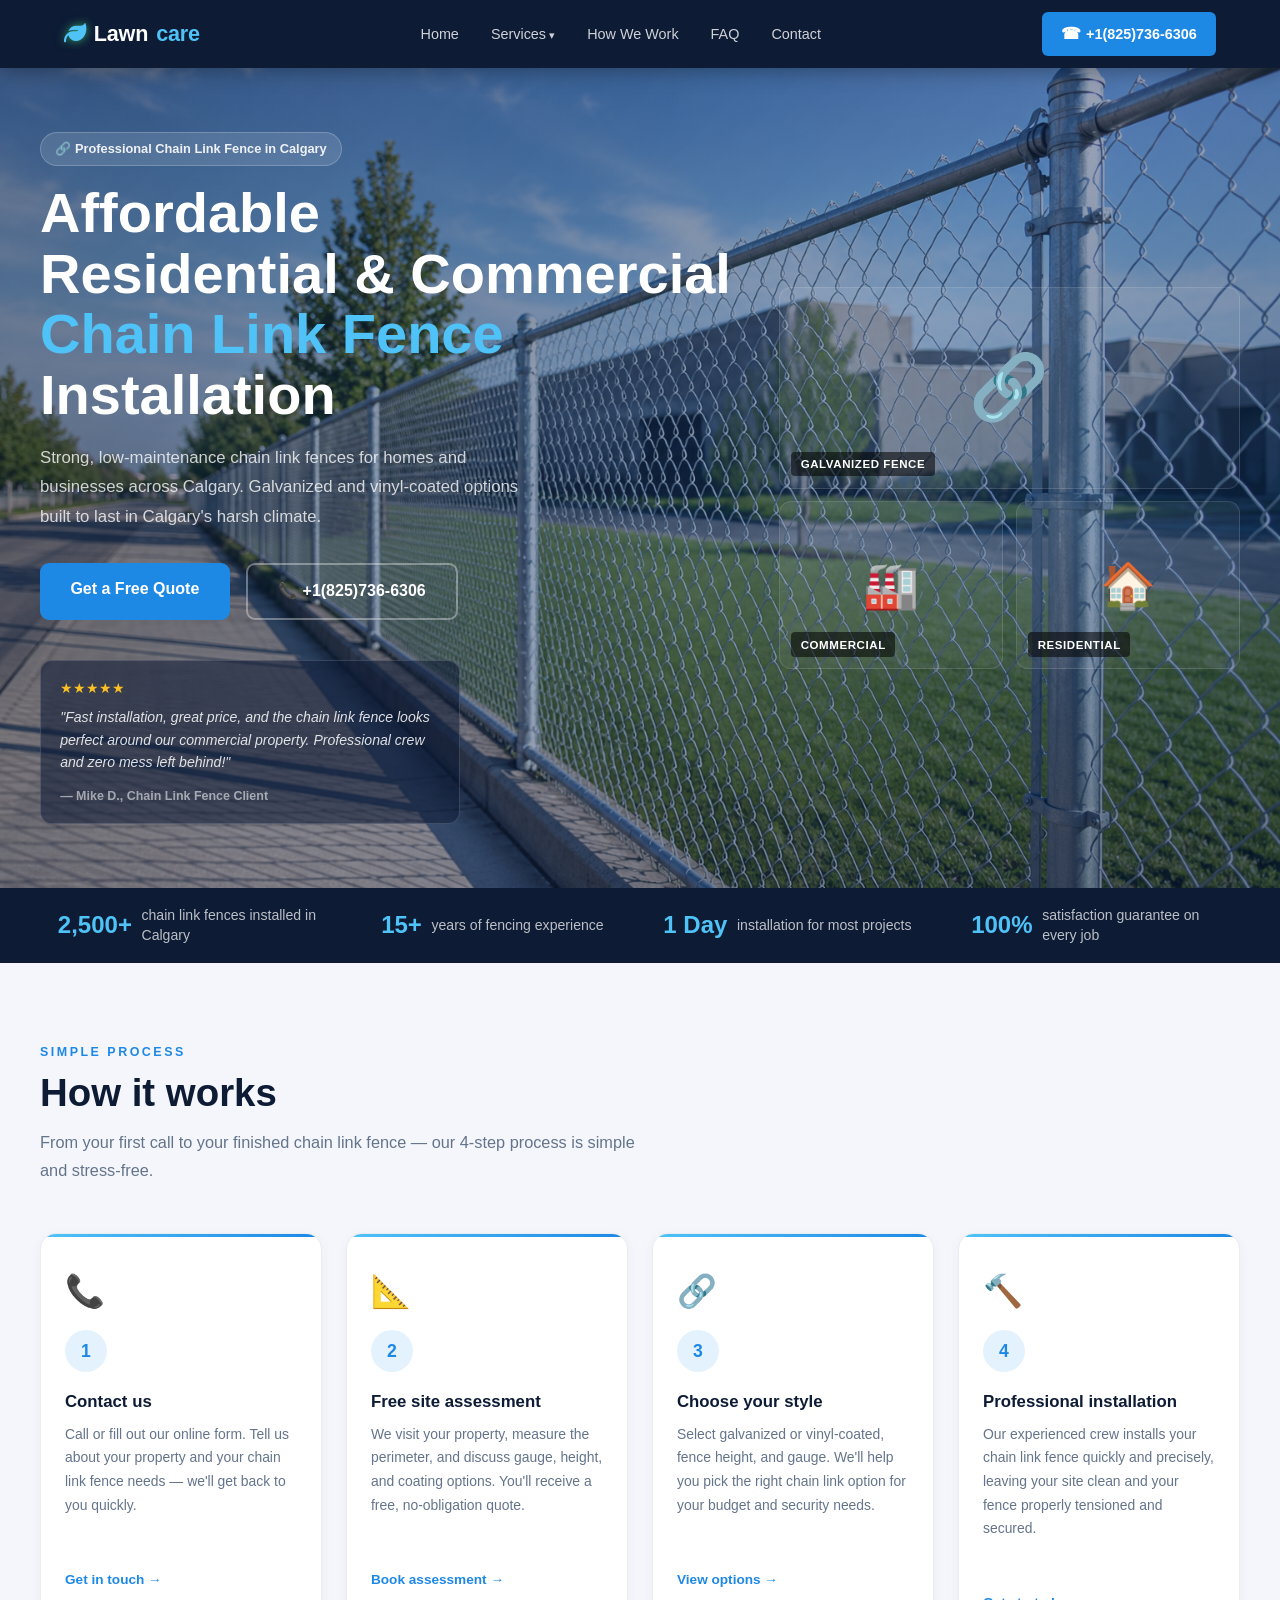
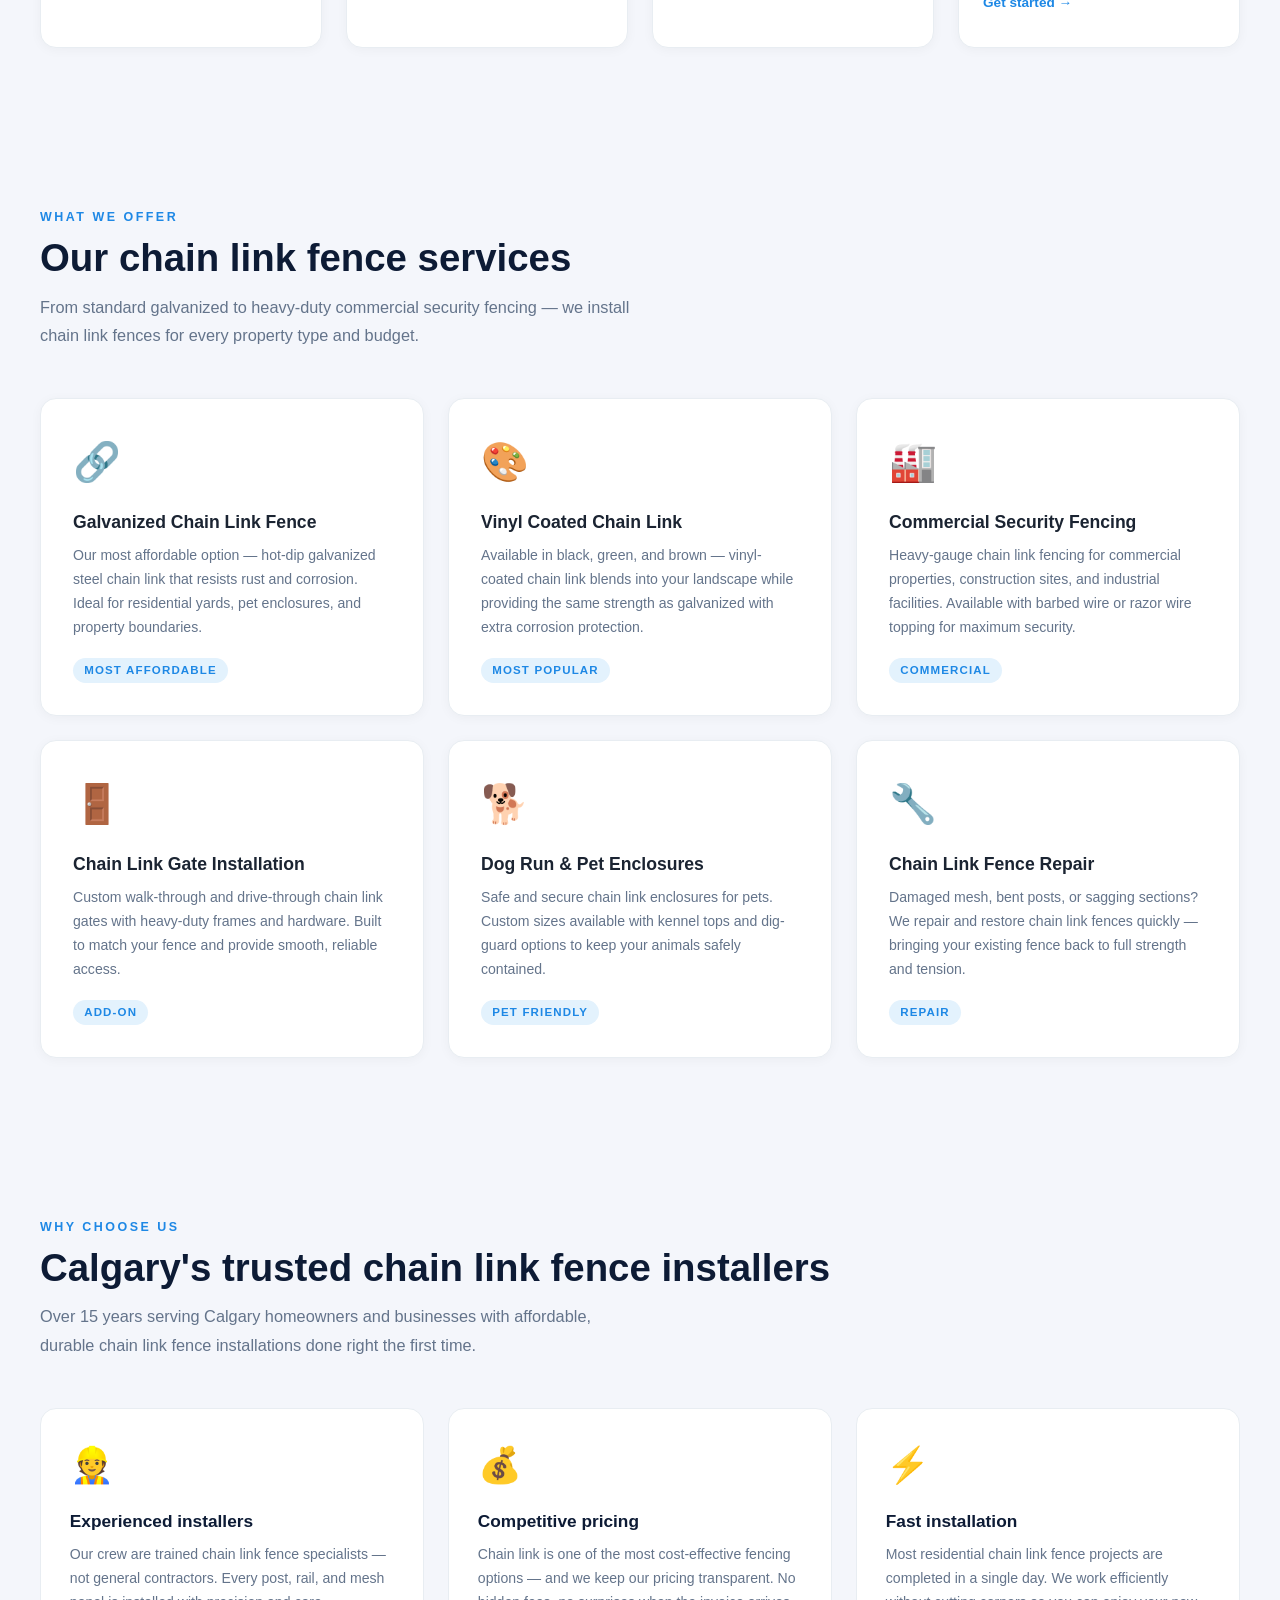
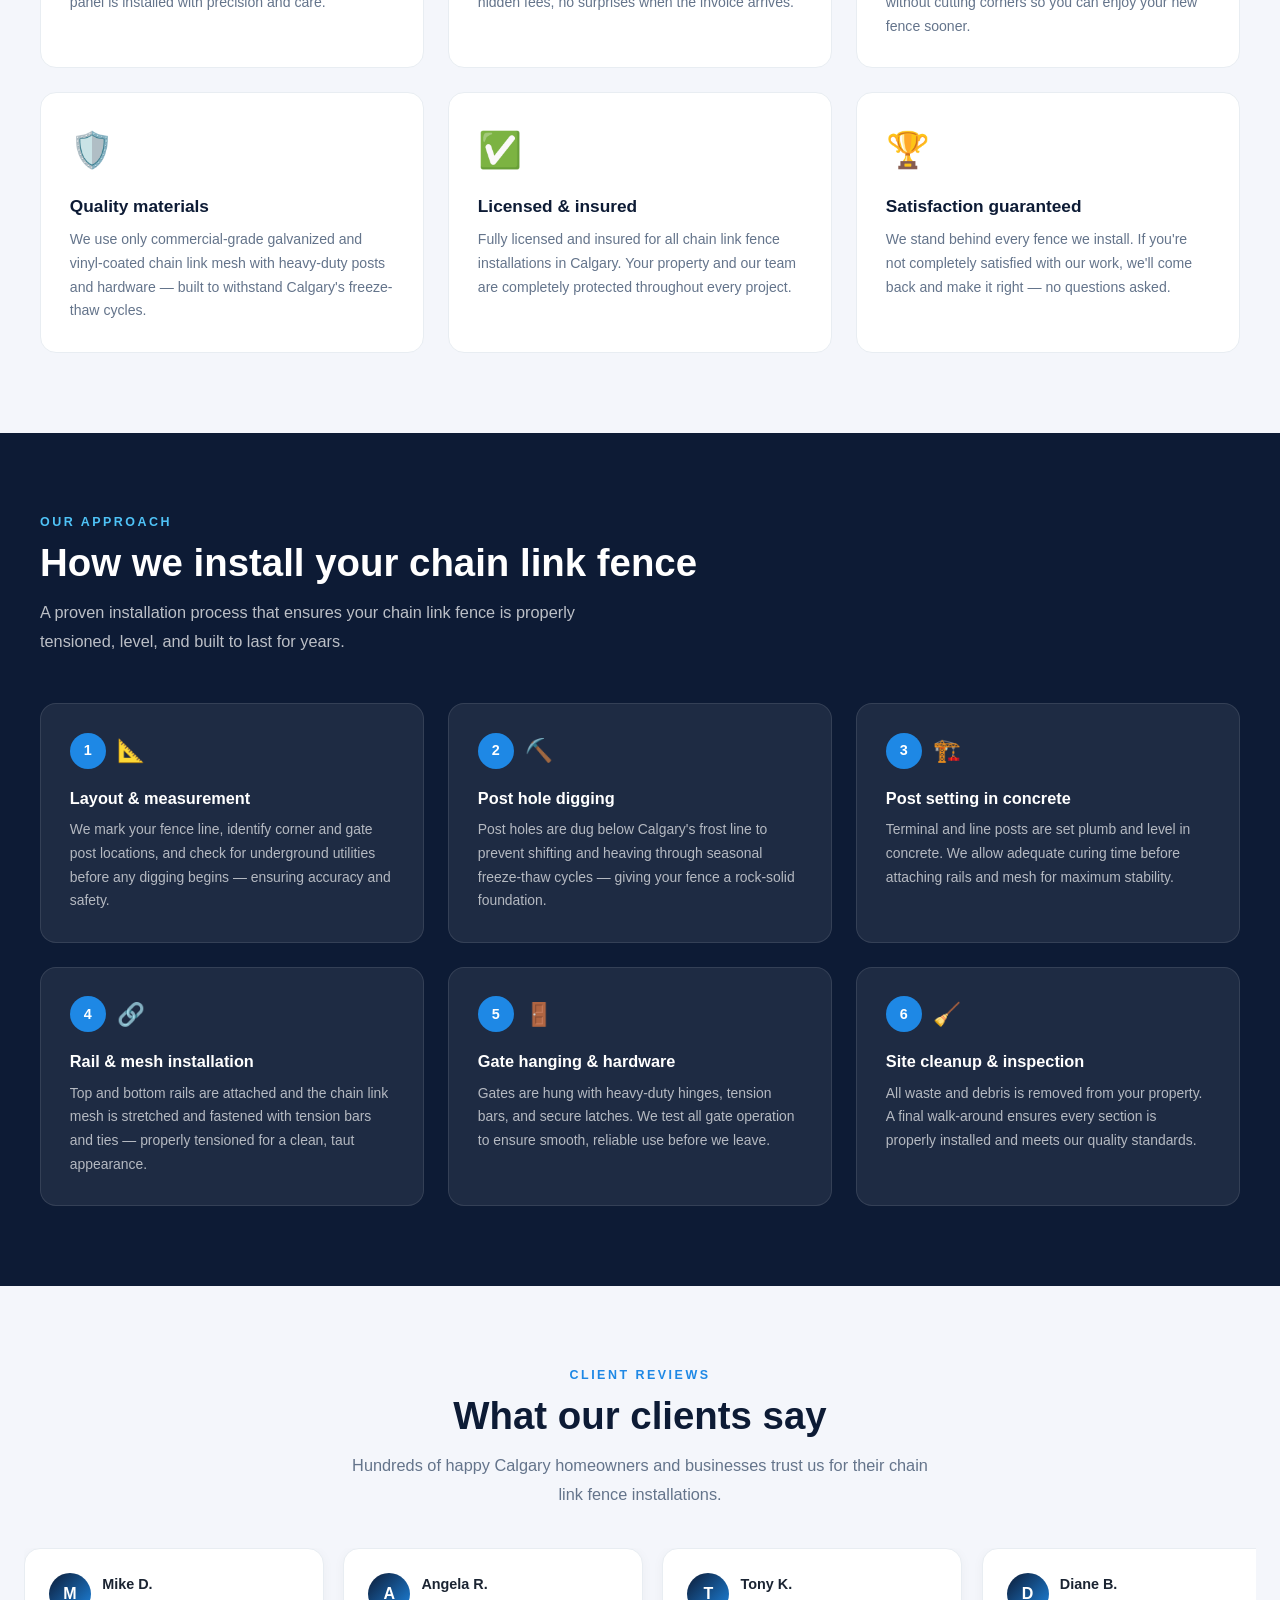
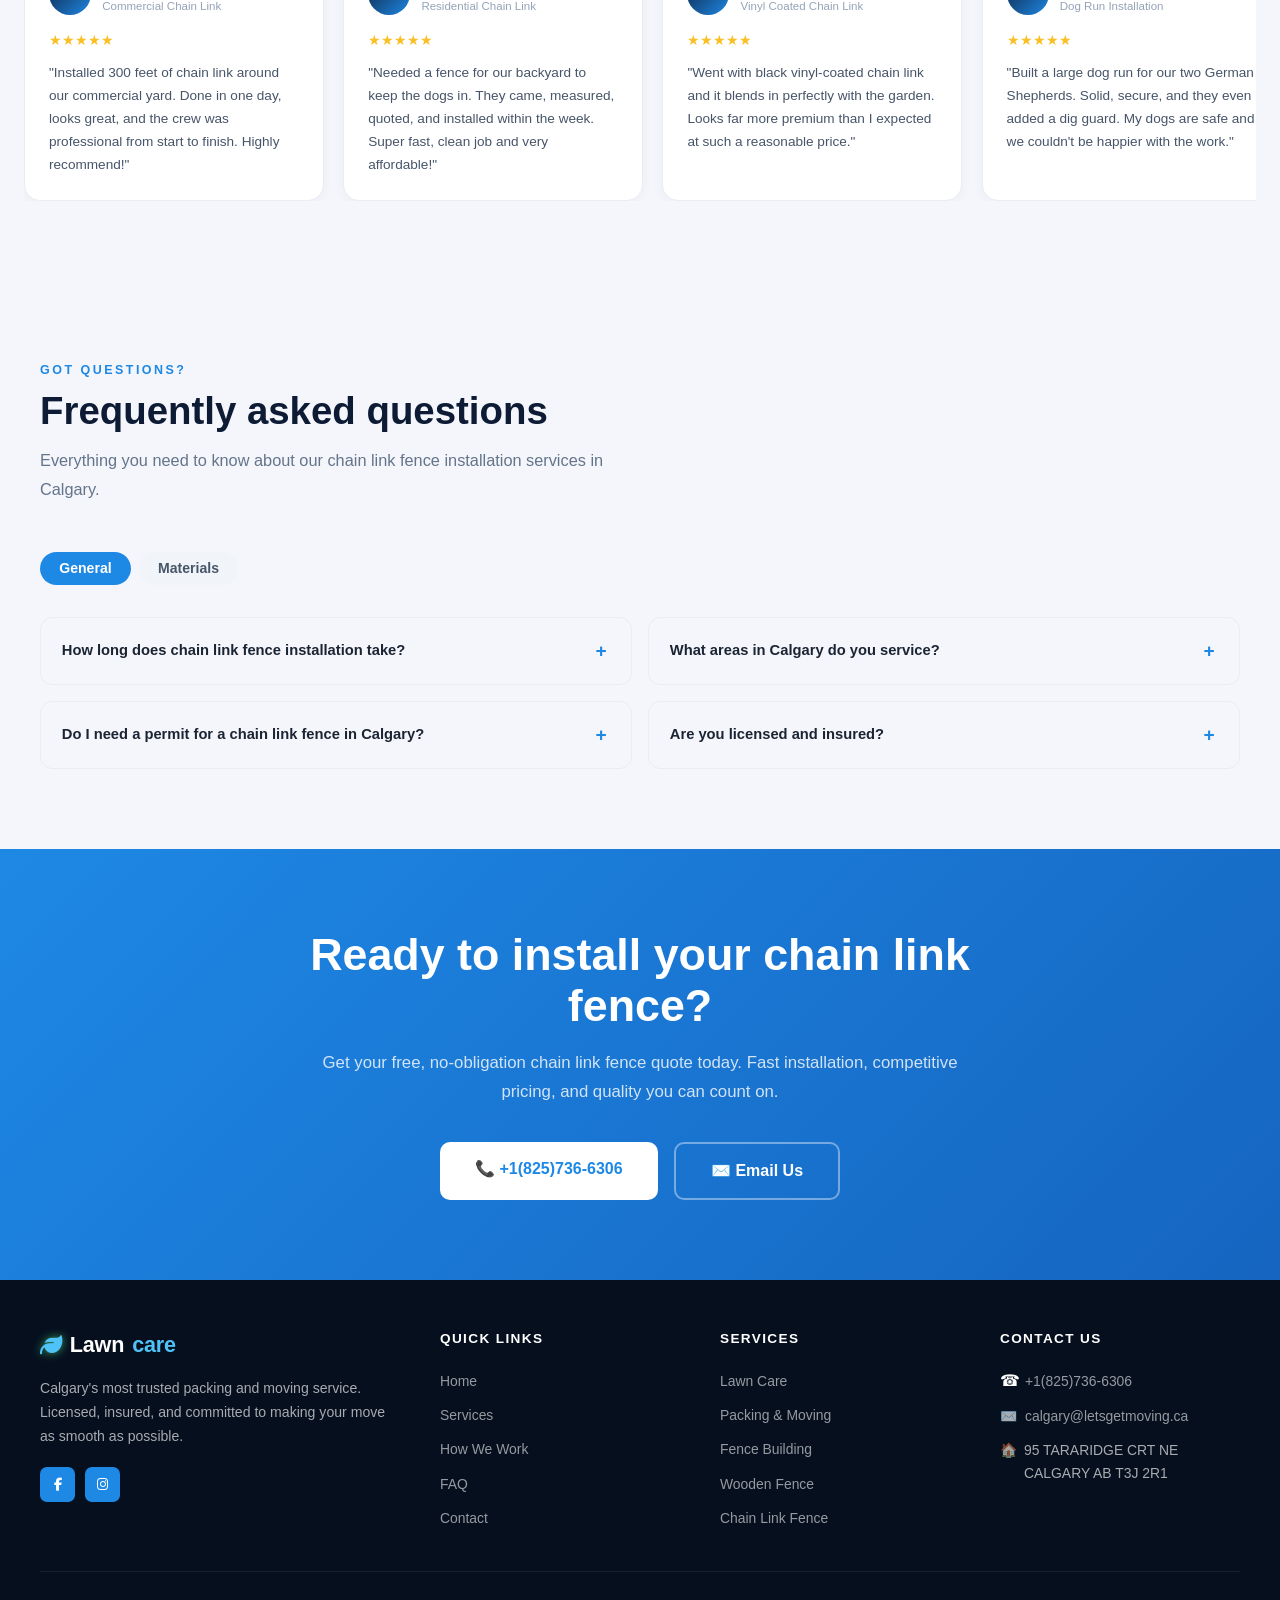
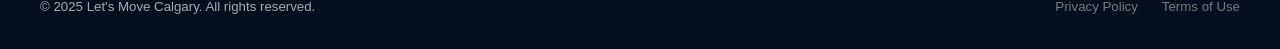
==== chain-link-fence.html @ a5fe90fd "Add Chain Link Fence page with hero image - New chain-link-fence.html with full page layout matching" ====
<!DOCTYPE html>
<html lang="en">
<head>
  <meta charset="UTF-8" />
  <meta name="viewport" content="width=device-width, initial-scale=1.0" />
  <title>Chain Link Fence Installation in Calgary | Lawn care</title>
  <link rel="stylesheet" href="https://cdnjs.cloudflare.com/ajax/libs/font-awesome/6.5.0/css/all.min.css" />
  <style>
    *, *::before, *::after { box-sizing: border-box; margin: 0; padding: 0; }
    html { scroll-behavior: smooth; }
    body {
      font-family: Inter, -apple-system, BlinkMacSystemFont, 'Segoe UI', sans-serif;
      color: #1c2b4a;
      background: #f4f6fb;
      line-height: 1.6;
    }

    /* ── NAV ── */
    .mv-header { background: #0d1b35; position: sticky; top: 0; z-index: 100; box-shadow: 0 2px 20px rgba(0,0,0,0.35); }
    .mv-nav { max-width: 1200px; margin: 0 auto; padding: 0 1.5rem; display: flex; align-items: center; justify-content: space-between; height: 68px; gap: 1rem; }
    .mv-logo { color: #fff; font-size: 1.35rem; font-weight: 800; text-decoration: none; display: inline-flex; align-items: center; gap: 0.5rem; letter-spacing: -0.01em; }
    .mv-logo-icon { font-size: 1.4rem; color: #4ade80; flex-shrink: 0; filter: drop-shadow(0 0 5px rgba(74,222,128,0.7)); line-height: 1; }
    .mv-logo span { color: #4fc3f7; }
    .mv-nav-links { display: flex; gap: 0; list-style: none; margin: 0; padding: 0; }
    .mv-nav-links a { color: rgba(255,255,255,0.8); text-decoration: none; padding: 0.55rem 1rem; font-size: 0.9rem; font-weight: 500; transition: color 0.2s; }
    .mv-nav-links a:hover { color: #4fc3f7; }
    .mv-nav-phone { background: #1e88e5; color: white; padding: 0.55rem 1.2rem; border-radius: 6px; font-weight: 700; text-decoration: none; font-size: 0.9rem; white-space: nowrap; transition: background 0.2s, transform 0.2s; }
    .mv-nav-phone:hover { background: #1565c0; transform: translateY(-1px); }
    .mv-mobile-toggle { display: none; flex-direction: column; gap: 5px; background: none; border: none; cursor: pointer; padding: 6px; }
    .mv-mobile-toggle span { display: block; width: 24px; height: 2px; background: white; border-radius: 2px; transition: transform 0.25s; }
    .mv-nav-links .dropdown { position: relative; }
    .mv-nav-links .dropdown > a::after { content: ' ▾'; font-size: 0.7rem; }
    .mv-dropdown-menu { display: none; position: absolute; top: 100%; left: 0; background: #0d1b35; border: 1px solid rgba(255,255,255,0.1); border-radius: 8px; min-width: 180px; z-index: 200; box-shadow: 0 8px 24px rgba(0,0,0,0.3); padding: 0.4rem 0; list-style: none; }
    .mv-dropdown-menu a { display: block; padding: 0.55rem 1.2rem; color: rgba(255,255,255,0.8); font-size: 0.88rem; white-space: nowrap; text-decoration: none; }
    .mv-dropdown-menu a:hover { color: #4fc3f7; background: rgba(255,255,255,0.05); }
    .dropdown:hover .mv-dropdown-menu { display: block; }
    .mv-dropdown-menu .subdropdown { position: relative; }
    .mv-dropdown-menu .subdropdown > a::after { content: ' ›'; font-size: 0.85rem; }
    .mv-subdropdown-menu { display: none; position: absolute; top: 0; left: 100%; background: #0d1b35; border: 1px solid rgba(255,255,255,0.1); border-radius: 8px; min-width: 160px; z-index: 201; box-shadow: 0 8px 24px rgba(0,0,0,0.3); padding: 0.4rem 0; list-style: none; }
    .mv-dropdown-menu .subdropdown:hover .mv-subdropdown-menu { display: block; }

    /* HERO */
    .lc-hero {
      background: linear-gradient(135deg, rgba(13,27,53,0.55) 0%, rgba(26,47,90,0.45) 55%, rgba(10,32,64,0.60) 100%), url('chain-link-fence.png') center/cover no-repeat;
      min-height: 560px; display: flex; align-items: center; position: relative; overflow: hidden; padding: 4rem 1.5rem;
    }
    .lc-hero::after { content: ''; position: absolute; inset: 0; background: radial-gradient(ellipse at 80% 50%, rgba(30,136,229,0.12) 0%, transparent 60%); pointer-events: none; }
    .lc-hero-inner { max-width: 1200px; margin: 0 auto; width: 100%; display: grid; grid-template-columns: 1fr 1fr; gap: 3rem; align-items: center; position: relative; z-index: 1; }
    .lc-hero-badge { display: inline-flex; align-items: center; gap: 0.5rem; background: rgba(255,255,255,0.12); border: 1px solid rgba(255,255,255,0.2); border-radius: 50px; padding: 0.35rem 0.9rem; color: rgba(255,255,255,0.9); font-size: 0.8rem; font-weight: 600; margin-bottom: 1.1rem; }
    .lc-hero h1 { font-size: clamp(2rem, 4.5vw, 3.5rem); font-weight: 900; color: #fff; line-height: 1.08; margin-bottom: 1.1rem; }
    .lc-hero h1 em { font-style: normal; color: #4fc3f7; }
    .lc-hero-sub { color: rgba(255,255,255,0.78); font-size: 1.05rem; line-height: 1.75; max-width: 500px; margin-bottom: 2rem; }
    .lc-hero-actions { display: flex; gap: 1rem; flex-wrap: wrap; margin-bottom: 2.5rem; }
    .lc-btn-hero { background: #1e88e5; color: #fff; padding: 0.85rem 1.9rem; border-radius: 9px; font-weight: 700; font-size: 1rem; text-decoration: none; transition: background 0.2s, transform 0.2s, box-shadow 0.2s; display: inline-block; }
    .lc-btn-hero:hover { background: #1565c0; transform: translateY(-2px); box-shadow: 0 8px 22px rgba(30,136,229,0.4); }
    .lc-btn-hero-outline { background: transparent; color: #fff; padding: 0.85rem 1.9rem; border-radius: 9px; font-weight: 700; font-size: 1rem; text-decoration: none; border: 2px solid rgba(255,255,255,0.35); transition: border-color 0.2s, background 0.2s; display: inline-block; }
    .lc-btn-hero-outline:hover { border-color: rgba(255,255,255,0.7); background: rgba(255,255,255,0.06); }
    .lc-hero-review { background: rgba(13,27,53,0.55); border: 1px solid rgba(255,255,255,0.15); border-radius: 12px; padding: 1rem 1.2rem; max-width: 420px; }
    .lc-hero-review .stars { color: #fbbf24; font-size: 0.9rem; margin-bottom: 0.4rem; }
    .lc-hero-review p { color: rgba(255,255,255,0.85); font-size: 0.88rem; line-height: 1.6; margin-bottom: 0.5rem; font-style: italic; }
    .lc-hero-review .reviewer { color: rgba(255,255,255,0.55); font-size: 0.78rem; font-weight: 600; }
    .lc-hero-visual { display: grid; grid-template-columns: 1fr 1fr; gap: 0.8rem; }
    .lc-thumb { border-radius: 12px; overflow: hidden; aspect-ratio: 4/3; background: linear-gradient(135deg, rgba(255,255,255,0.08), rgba(255,255,255,0.04)); border: 1px solid rgba(255,255,255,0.12); display: flex; align-items: center; justify-content: center; font-size: 2.8rem; position: relative; transition: transform 0.3s; }
    .lc-thumb:hover { transform: scale(1.03); }
    .lc-thumb:first-child { grid-column: span 2; aspect-ratio: 16/7; font-size: 4rem; }
    .lc-thumb .lt-label { position: absolute; bottom: 0.7rem; left: 0.7rem; background: rgba(0,0,0,0.55); color: #fff; font-size: 0.72rem; font-weight: 700; padding: 0.2rem 0.6rem; border-radius: 4px; text-transform: uppercase; letter-spacing: 0.05em; }

    /* STATS */
    .lc-stats-bar { background: #0d1b35; padding: 1.1rem 1.5rem; }
    .lc-stats-bar-in { max-width: 1200px; margin: 0 auto; display: flex; align-items: center; justify-content: space-around; gap: 1.5rem; flex-wrap: wrap; }
    .lc-stat-item { display: flex; align-items: center; gap: 0.6rem; color: rgba(255,255,255,0.9); }
    .lc-stat-item strong { font-size: 1.5rem; font-weight: 900; color: #4fc3f7; }
    .lc-stat-item span { font-size: 0.88rem; color: rgba(255,255,255,0.72); max-width: 180px; line-height: 1.4; }

    /* SECTIONS */
    .lc-sec { padding: 5rem 1.5rem; }
    .lc-sec-in { max-width: 1200px; margin: 0 auto; }
    .lc-sec-light { background: #f4f6fb; }
    .lc-sec-dark { background: #0d1b35; }
    .lc-sec-blue { background: linear-gradient(135deg, #1e88e5, #1565c0); }
    .lc-label { color: #1e88e5; font-size: 0.78rem; font-weight: 700; letter-spacing: 0.2em; text-transform: uppercase; margin-bottom: 0.5rem; }
    .lc-title { font-size: clamp(1.7rem, 3vw, 2.6rem); font-weight: 800; color: #0d1b35; line-height: 1.15; margin-bottom: 0.8rem; }
    .lc-title-white { color: #fff; }
    .lc-sub { color: #64748b; font-size: 1.02rem; line-height: 1.75; max-width: 600px; margin-bottom: 3rem; }
    .lc-sub-white { color: rgba(255,255,255,0.72); }
    .lc-center { text-align: center; }
    .lc-center .lc-sub { margin-left: auto; margin-right: auto; }

    /* HOW IT WORKS */
    .lc-how-grid { display: grid; grid-template-columns: repeat(4, 1fr); gap: 1.5rem; }
    .lc-how-card { background: #fff; border: 1px solid #e8edf2; border-radius: 16px; padding: 2rem 1.5rem; box-shadow: 0 2px 12px rgba(0,0,0,0.04); transition: transform 0.3s, box-shadow 0.3s; position: relative; overflow: hidden; }
    .lc-how-card::before { content: ''; position: absolute; top: 0; left: 0; right: 0; height: 3px; background: linear-gradient(90deg, #4fc3f7, #1e88e5); }
    .lc-how-card:hover { transform: translateY(-6px); box-shadow: 0 16px 36px rgba(0,0,0,0.09); }
    .lc-how-num { width: 42px; height: 42px; border-radius: 50%; background: #e3f2fd; color: #1e88e5; font-size: 1.1rem; font-weight: 900; display: flex; align-items: center; justify-content: center; margin-bottom: 1.1rem; }
    .lc-how-icon { font-size: 2rem; margin-bottom: 0.8rem; }
    .lc-how-card h3 { font-size: 1.05rem; font-weight: 700; color: #0d1b35; margin-bottom: 0.4rem; }
    .lc-how-card p { color: #64748b; font-size: 0.87rem; line-height: 1.7; margin-bottom: 1.1rem; }
    .lc-how-step-btn { display: inline-block; color: #1e88e5; font-size: 0.85rem; font-weight: 700; text-decoration: none; margin-top: 0.5rem; }
    .lc-how-step-btn:hover { text-decoration: underline; }

    /* SERVICES GRID */
    .lc-services-grid { display: grid; grid-template-columns: repeat(3, 1fr); gap: 1.5rem; }
    .lc-svc-card { background: #fff; border: 1px solid #e8edf2; border-radius: 16px; padding: 2rem; box-shadow: 0 2px 12px rgba(0,0,0,0.04); transition: transform 0.3s, box-shadow 0.3s, border-color 0.3s; }
    .lc-svc-card:hover { transform: translateY(-6px); box-shadow: 0 16px 36px rgba(0,0,0,0.1); border-color: #90caf9; }
    .lc-svc-icon { font-size: 2.4rem; margin-bottom: 1rem; display: block; }
    .lc-svc-card h3 { font-size: 1.1rem; font-weight: 700; color: #1b2432; margin-bottom: 0.5rem; }
    .lc-svc-card p { color: #64748b; font-size: 0.88rem; line-height: 1.7; margin-bottom: 1rem; }
    .lc-svc-tag { display: inline-block; background: #e3f2fd; color: #1e88e5; padding: 0.2rem 0.7rem; border-radius: 50px; font-size: 0.72rem; font-weight: 700; text-transform: uppercase; letter-spacing: 0.1em; }

    /* WHY CHOOSE US */
    .lc-why-grid { display: grid; grid-template-columns: repeat(3, 1fr); gap: 1.5rem; }
    .lc-why-card { background: #fff; border: 1px solid #e8edf2; border-radius: 16px; padding: 1.8rem; transition: transform 0.3s, box-shadow 0.3s, border-color 0.3s; }
    .lc-why-card:hover { transform: translateY(-5px); box-shadow: 0 14px 30px rgba(0,0,0,0.08); border-color: #90caf9; }
    .lc-why-icon { font-size: 2.2rem; margin-bottom: 0.9rem; display: block; }
    .lc-why-card h3 { font-size: 1.08rem; font-weight: 700; color: #0d1b35; margin-bottom: 0.45rem; }
    .lc-why-card p { color: #64748b; font-size: 0.88rem; line-height: 1.7; }

    /* PROCESS */
    .lc-proc-grid { display: grid; grid-template-columns: repeat(3, 1fr); gap: 1.5rem; }
    .lc-proc-item { background: rgba(255,255,255,0.07); border: 1px solid rgba(255,255,255,0.1); border-radius: 16px; padding: 1.8rem; transition: background 0.2s; }
    .lc-proc-item:hover { background: rgba(255,255,255,0.11); }
    .lc-proc-step { display: flex; align-items: center; gap: 0.7rem; margin-bottom: 1rem; }
    .lc-proc-n { width: 36px; height: 36px; border-radius: 50%; background: #1e88e5; color: white; font-size: 0.9rem; font-weight: 900; display: flex; align-items: center; justify-content: center; flex-shrink: 0; }
    .lc-proc-icon { font-size: 1.4rem; }
    .lc-proc-item h3 { font-size: 1.02rem; font-weight: 700; color: #fff; margin-bottom: 0.45rem; }
    .lc-proc-item p { color: rgba(255,255,255,0.67); font-size: 0.87rem; line-height: 1.7; }

    /* FAQ */
    .lc-faq-tabs { display: flex; gap: 0.5rem; margin-bottom: 2rem; flex-wrap: wrap; }
    .lc-faq-tab { padding: 0.55rem 1.2rem; border-radius: 50px; background: #f1f5f9; color: #475569; font-size: 0.88rem; font-weight: 600; border: none; cursor: pointer; font-family: inherit; transition: background 0.2s, color 0.2s; }
    .lc-faq-tab.active { background: #1e88e5; color: #fff; }
    .lc-faq-panel { display: none; }
    .lc-faq-panel.active { display: grid; grid-template-columns: 1fr 1fr; gap: 1rem; align-items: start; }
    .lc-faq-item { border: 1.5px solid #e8edf2; border-radius: 12px; overflow: hidden; transition: border-color 0.2s; }
    .lc-faq-item:has(details[open]) { border-color: #1e88e5; }
    .lc-faq-item details summary { list-style: none; padding: 1.1rem 1.3rem; cursor: pointer; font-weight: 700; font-size: 0.92rem; color: #1b2432; display: flex; justify-content: space-between; align-items: center; gap: 0.5rem; }
    .lc-faq-item details summary::-webkit-details-marker { display: none; }
    .lc-faq-item details summary::after { content: '+'; font-size: 1.2rem; color: #1e88e5; min-width: 18px; text-align: center; }
    .lc-faq-item details[open] summary::after { content: '−'; }
    .lc-faq-item details[open] summary { color: #1e88e5; }
    .lc-faq-body { padding: 0 1.3rem 1.1rem; color: #607585; font-size: 0.88rem; line-height: 1.75; }
    .lc-faq-body strong { color: #1e88e5; }

    /* TESTIMONIALS */
    .lc-review-strip { overflow: hidden; position: relative; }
    .lc-review-track { display: flex; gap: 1.2rem; animation: scroll-reviews 40s linear infinite; width: max-content; }
    .lc-review-track:hover { animation-play-state: paused; }
    @keyframes scroll-reviews { 0% { transform: translateX(0); } 100% { transform: translateX(-50%); } }
    .lc-review-card { background: #fff; border: 1px solid #e8edf2; border-radius: 16px; padding: 1.5rem; width: 300px; flex-shrink: 0; box-shadow: 0 2px 12px rgba(0,0,0,0.04); }
    .lc-review-top { display: flex; align-items: center; gap: 0.7rem; margin-bottom: 0.9rem; }
    .lc-review-avatar { width: 42px; height: 42px; border-radius: 50%; background: linear-gradient(135deg, #0d1b35, #1e88e5); display: flex; align-items: center; justify-content: center; color: white; font-weight: 700; font-size: 1rem; flex-shrink: 0; }
    .lc-review-meta { flex: 1; min-width: 0; }
    .lc-review-name { font-weight: 700; font-size: 0.9rem; color: #1b2432; }
    .lc-review-tag { font-size: 0.72rem; color: #94a3b8; font-weight: 500; }
    .lc-review-stars { color: #fbbf24; font-size: 0.85rem; margin-bottom: 0.6rem; }
    .lc-review-text { color: #475569; font-size: 0.85rem; line-height: 1.7; }

    /* CTA */
    .lc-cta { padding: 5rem 1.5rem; text-align: center; }
    .lc-cta-in { max-width: 680px; margin: 0 auto; }
    .lc-cta h2 { font-size: clamp(1.9rem, 3.5vw, 2.8rem); font-weight: 900; color: #fff; margin-bottom: 1rem; line-height: 1.15; }
    .lc-cta p { color: rgba(255,255,255,0.8); font-size: 1.05rem; line-height: 1.75; margin-bottom: 2.2rem; }
    .lc-cta-btns { display: flex; gap: 1rem; justify-content: center; flex-wrap: wrap; }
    .lc-cta-white { background: #fff; color: #1e88e5; padding: 0.9rem 2.2rem; border-radius: 10px; font-weight: 700; font-size: 1rem; text-decoration: none; transition: transform 0.2s, box-shadow 0.2s; }
    .lc-cta-white:hover { transform: translateY(-2px); box-shadow: 0 8px 24px rgba(0,0,0,0.15); }
    .lc-cta-ghost { background: transparent; color: #fff; padding: 0.9rem 2.2rem; border-radius: 10px; font-weight: 700; font-size: 1rem; text-decoration: none; border: 2px solid rgba(255,255,255,0.4); transition: border-color 0.2s, background 0.2s; }
    .lc-cta-ghost:hover { border-color: #fff; background: rgba(255,255,255,0.08); }

    /* ── FOOTER ── */
    .mv-footer { background: #060f1e; color: rgba(255,255,255,0.65); padding: 3rem 1.5rem 2rem; }
    .mv-footer-in { max-width: 1200px; margin: 0 auto; }
    .mv-footer-grid { display: grid; grid-template-columns: 1.5fr 1fr 1fr 1fr; gap: 2.5rem; padding-bottom: 2.5rem; border-bottom: 1px solid rgba(255,255,255,0.07); }
    .mv-footer-brand .mv-logo { display: inline-flex; margin-bottom: 0.9rem; }
    .mv-footer-brand p { font-size: 0.88rem; line-height: 1.7; margin: 0 0 1.1rem; }
    .mv-social { display: flex; gap: 0.65rem; }
    .mv-social a { width: 35px; height: 35px; border-radius: 7px; background: #1e88e5; display: flex; align-items: center; justify-content: center; color: white; text-decoration: none; font-size: 0.82rem; font-weight: 700; transition: background 0.2s, color 0.2s; }
    .mv-social a:hover { background: #1565c0; color: white; }
    .mv-fc h4 { color: #fff; font-size: 0.85rem; font-weight: 700; text-transform: uppercase; letter-spacing: 0.1em; margin: 0 0 1.1rem; }
    .mv-fc ul { list-style: none; padding: 0; margin: 0; display: grid; gap: 0.55rem; }
    .mv-fc ul li a { color: rgba(255,255,255,0.58); text-decoration: none; font-size: 0.87rem; transition: color 0.2s; }
    .mv-fc ul li a:hover { color: #4fc3f7; }
    .mv-ci { display: flex; gap: 0.5rem; margin-bottom: 0.75rem; font-size: 0.87rem; align-items: flex-start; }
    .mv-ci .ci { min-width: 16px; }
    .mv-ci a { color: rgba(255,255,255,0.58); text-decoration: none; transition: color 0.2s; }
    .mv-ci a:hover { color: #4fc3f7; }
    .mv-footer-bot { padding-top: 1.5rem; display: flex; justify-content: space-between; align-items: center; flex-wrap: wrap; gap: 1rem; }
    .mv-footer-bot p { margin: 0; font-size: 0.83rem; }
    .mv-footer-bot-links { display: flex; gap: 1.5rem; }
    .mv-footer-bot-links a { color: rgba(255,255,255,0.45); text-decoration: none; font-size: 0.83rem; transition: color 0.2s; }
    .mv-footer-bot-links a:hover { color: #4fc3f7; }

    /* ANIMATIONS */
    .fu { opacity: 0; transform: translateY(28px); transition: opacity 0.6s ease, transform 0.6s ease; }
    .fu.vis { opacity: 1; transform: translateY(0); }
    .fd1 { transition-delay: 0.1s; } .fd2 { transition-delay: 0.2s; }
    .fd3 { transition-delay: 0.3s; } .fd4 { transition-delay: 0.4s; }

    /* RESPONSIVE */
    @media (max-width: 1024px) {
      .lc-how-grid { grid-template-columns: repeat(2, 1fr); }
      .lc-services-grid { grid-template-columns: repeat(2, 1fr); }
      .lc-why-grid { grid-template-columns: repeat(2, 1fr); }
      .lc-proc-grid { grid-template-columns: repeat(2, 1fr); }
      .lc-hero-inner { grid-template-columns: 1fr; }
      .lc-hero-visual { display: none; }
      .mv-footer-grid { grid-template-columns: 1fr 1fr; }
    }
    @media (max-width: 720px) {
      .mv-nav-links { display: none; }
      .mv-mobile-toggle { display: flex; }
      .mv-nav-links.open { display: flex; flex-direction: column; position: fixed; top: 68px; left: 0; right: 0; background: #0d1b35; padding: 1rem 1.5rem 1.5rem; z-index: 99; border-top: 1px solid rgba(255,255,255,0.07); }
      .mv-nav-links.open li { padding: 0.2rem 0; }
      .lc-how-grid, .lc-services-grid, .lc-why-grid, .lc-proc-grid { grid-template-columns: 1fr; }
      .lc-faq-panel.active { grid-template-columns: 1fr; }
      .mv-footer-grid { grid-template-columns: 1fr; }
      .mv-footer-bot { flex-direction: column; text-align: center; }
    }
  </style>
</head>
<body>

<!-- ═══ HEADER ═══ -->
<header class="mv-header">
  <nav class="mv-nav">
    <a class="mv-logo" href="index.html"><span class="mv-logo-icon"><i class="fa-solid fa-leaf"></i></span>Lawn<span>care</span></a>
    <ul class="mv-nav-links" id="mvNavLinks">
      <li><a href="index.html">Home</a></li>
      <li class="dropdown">
        <a href="index.html#services">Services</a>
        <ul class="mv-dropdown-menu">
          <li><a href="lawn-care.html">Lawn Care</a></li>
          <li><a href="packing-moving.html">Packing &amp; Moving</a></li>
          <li class="subdropdown">
            <a href="fence-building.html">Fence Building</a>
            <ul class="mv-subdropdown-menu">
              <li><a href="wooden-fence.html">Wooden Fence</a></li>
              <li><a href="chain-link-fence.html">Chain Link Fence</a></li>
            </ul>
          </li>
        </ul>
      </li>
      <li><a href="index.html#how-it-works">How We Work</a></li>
      <li><a href="index.html#faq">FAQ</a></li>
      <li><a href="index.html#contact">Contact</a></li>
    </ul>
    <a class="mv-nav-phone" href="tel:18257366306"><span style="color:#ffffff;margin-right:5px;font-size:1rem;">☎</span>+1(825)736-6306</a>
    <button class="mv-mobile-toggle" id="mvToggle" aria-label="Toggle menu">
      <span></span><span></span><span></span>
    </button>
  </nav>
</header>

<!-- HERO -->
<section class="lc-hero">
  <div class="lc-hero-inner">
    <div>
      <div class="lc-hero-badge">🔗 Professional Chain Link Fence in Calgary</div>
      <h1>Affordable <span style="white-space:nowrap">Residential &amp; Commercial</span><br><em>Chain Link Fence</em> Installation</h1>
      <p class="lc-hero-sub">Strong, low-maintenance chain link fences for homes and businesses across Calgary. Galvanized and vinyl-coated options built to last in Calgary's harsh climate.</p>
      <div class="lc-hero-actions">
        <a href="#contact" class="lc-btn-hero">Get a Free Quote</a>
        <a href="tel:18257366306" class="lc-btn-hero-outline">📞 +1(825)736-6306</a>
      </div>
      <div class="lc-hero-review">
        <div class="stars">★★★★★</div>
        <p>"Fast installation, great price, and the chain link fence looks perfect around our commercial property. Professional crew and zero mess left behind!"</p>
        <span class="reviewer">— Mike D., Chain Link Fence Client</span>
      </div>
    </div>
    <div class="lc-hero-visual">
      <div class="lc-thumb">🔗<span class="lt-label">Galvanized Fence</span></div>
      <div class="lc-thumb">🏭<span class="lt-label">Commercial</span></div>
      <div class="lc-thumb">🏠<span class="lt-label">Residential</span></div>
    </div>
  </div>
</section>

<!-- STATS -->
<div class="lc-stats-bar">
  <div class="lc-stats-bar-in">
    <div class="lc-stat-item"><strong>2,500+</strong><span>chain link fences installed in Calgary</span></div>
    <div class="lc-stat-item"><strong>15+</strong><span>years of fencing experience</span></div>
    <div class="lc-stat-item"><strong>1 Day</strong><span>installation for most projects</span></div>
    <div class="lc-stat-item"><strong>100%</strong><span>satisfaction guarantee on every job</span></div>
  </div>
</div>

<!-- HOW IT WORKS -->
<section class="lc-sec" id="how">
  <div class="lc-sec-in">
    <p class="lc-label fu">Simple process</p>
    <h2 class="lc-title fu fd1">How it works</h2>
    <p class="lc-sub fu fd2">From your first call to your finished chain link fence — our 4-step process is simple and stress-free.</p>
    <div class="lc-how-grid">
      <div class="lc-how-card fu fd1">
        <div class="lc-how-icon">📞</div>
        <div class="lc-how-num">1</div>
        <h3>Contact us</h3>
        <p>Call or fill out our online form. Tell us about your property and your chain link fence needs — we'll get back to you quickly.</p>
        <br><a href="#contact" class="lc-how-step-btn">Get in touch →</a>
      </div>
      <div class="lc-how-card fu fd2">
        <div class="lc-how-icon">📐</div>
        <div class="lc-how-num">2</div>
        <h3>Free site assessment</h3>
        <p>We visit your property, measure the perimeter, and discuss gauge, height, and coating options. You'll receive a free, no-obligation quote.</p>
        <br><a href="#contact" class="lc-how-step-btn">Book assessment →</a>
      </div>
      <div class="lc-how-card fu fd3">
        <div class="lc-how-icon">🔗</div>
        <div class="lc-how-num">3</div>
        <h3>Choose your style</h3>
        <p>Select galvanized or vinyl-coated, fence height, and gauge. We'll help you pick the right chain link option for your budget and security needs.</p>
        <br><a href="#services" class="lc-how-step-btn">View options →</a>
      </div>
      <div class="lc-how-card fu fd4">
        <div class="lc-how-icon">🔨</div>
        <div class="lc-how-num">4</div>
        <h3>Professional installation</h3>
        <p>Our experienced crew installs your chain link fence quickly and precisely, leaving your site clean and your fence properly tensioned and secured.</p>
        <br><a href="#contact" class="lc-how-step-btn">Get started →</a>
      </div>
    </div>
  </div>
</section>

<!-- SERVICES -->
<section class="lc-sec lc-sec-light" id="services">
  <div class="lc-sec-in">
    <p class="lc-label fu">What we offer</p>
    <h2 class="lc-title fu fd1">Our chain link fence services</h2>
    <p class="lc-sub fu fd2">From standard galvanized to heavy-duty commercial security fencing — we install chain link fences for every property type and budget.</p>
    <div class="lc-services-grid">
      <div class="lc-svc-card fu fd1">
        <span class="lc-svc-icon">🔗</span>
        <h3>Galvanized Chain Link Fence</h3>
        <p>Our most affordable option — hot-dip galvanized steel chain link that resists rust and corrosion. Ideal for residential yards, pet enclosures, and property boundaries.</p>
        <span class="lc-svc-tag">Most Affordable</span>
      </div>
      <div class="lc-svc-card fu fd2">
        <span class="lc-svc-icon">🎨</span>
        <h3>Vinyl Coated Chain Link</h3>
        <p>Available in black, green, and brown — vinyl-coated chain link blends into your landscape while providing the same strength as galvanized with extra corrosion protection.</p>
        <span class="lc-svc-tag">Most Popular</span>
      </div>
      <div class="lc-svc-card fu fd3">
        <span class="lc-svc-icon">🏭</span>
        <h3>Commercial Security Fencing</h3>
        <p>Heavy-gauge chain link fencing for commercial properties, construction sites, and industrial facilities. Available with barbed wire or razor wire topping for maximum security.</p>
        <span class="lc-svc-tag">Commercial</span>
      </div>
      <div class="lc-svc-card fu fd1">
        <span class="lc-svc-icon">🚪</span>
        <h3>Chain Link Gate Installation</h3>
        <p>Custom walk-through and drive-through chain link gates with heavy-duty frames and hardware. Built to match your fence and provide smooth, reliable access.</p>
        <span class="lc-svc-tag">Add-On</span>
      </div>
      <div class="lc-svc-card fu fd2">
        <span class="lc-svc-icon">🐕</span>
        <h3>Dog Run &amp; Pet Enclosures</h3>
        <p>Safe and secure chain link enclosures for pets. Custom sizes available with kennel tops and dig-guard options to keep your animals safely contained.</p>
        <span class="lc-svc-tag">Pet Friendly</span>
      </div>
      <div class="lc-svc-card fu fd3">
        <span class="lc-svc-icon">🔧</span>
        <h3>Chain Link Fence Repair</h3>
        <p>Damaged mesh, bent posts, or sagging sections? We repair and restore chain link fences quickly — bringing your existing fence back to full strength and tension.</p>
        <span class="lc-svc-tag">Repair</span>
      </div>
    </div>
  </div>
</section>

<!-- WHY CHOOSE US -->
<section class="lc-sec lc-sec-light" id="why">
  <div class="lc-sec-in">
    <p class="lc-label fu">Why choose us</p>
    <h2 class="lc-title fu fd1">Calgary's trusted chain link fence installers</h2>
    <p class="lc-sub fu fd2">Over 15 years serving Calgary homeowners and businesses with affordable, durable chain link fence installations done right the first time.</p>
    <div class="lc-why-grid">
      <div class="lc-why-card fu fd1">
        <span class="lc-why-icon">👷</span>
        <h3>Experienced installers</h3>
        <p>Our crew are trained chain link fence specialists — not general contractors. Every post, rail, and mesh panel is installed with precision and care.</p>
      </div>
      <div class="lc-why-card fu fd2">
        <span class="lc-why-icon">💰</span>
        <h3>Competitive pricing</h3>
        <p>Chain link is one of the most cost-effective fencing options — and we keep our pricing transparent. No hidden fees, no surprises when the invoice arrives.</p>
      </div>
      <div class="lc-why-card fu fd3">
        <span class="lc-why-icon">⚡</span>
        <h3>Fast installation</h3>
        <p>Most residential chain link fence projects are completed in a single day. We work efficiently without cutting corners so you can enjoy your new fence sooner.</p>
      </div>
      <div class="lc-why-card fu fd1">
        <span class="lc-why-icon">🛡️</span>
        <h3>Quality materials</h3>
        <p>We use only commercial-grade galvanized and vinyl-coated chain link mesh with heavy-duty posts and hardware — built to withstand Calgary's freeze-thaw cycles.</p>
      </div>
      <div class="lc-why-card fu fd2">
        <span class="lc-why-icon">✅</span>
        <h3>Licensed &amp; insured</h3>
        <p>Fully licensed and insured for all chain link fence installations in Calgary. Your property and our team are completely protected throughout every project.</p>
      </div>
      <div class="lc-why-card fu fd3">
        <span class="lc-why-icon">🏆</span>
        <h3>Satisfaction guaranteed</h3>
        <p>We stand behind every fence we install. If you're not completely satisfied with our work, we'll come back and make it right — no questions asked.</p>
      </div>
    </div>
  </div>
</section>

<!-- OUR PROCESS -->
<section class="lc-sec lc-sec-dark" id="process">
  <div class="lc-sec-in">
    <p class="lc-label fu" style="color:#4fc3f7;">Our approach</p>
    <h2 class="lc-title lc-title-white fu fd1">How we install your chain link fence</h2>
    <p class="lc-sub lc-sub-white fu fd2">A proven installation process that ensures your chain link fence is properly tensioned, level, and built to last for years.</p>
    <div class="lc-proc-grid">
      <div class="lc-proc-item fu fd1">
        <div class="lc-proc-step"><div class="lc-proc-n">1</div><span class="lc-proc-icon">📐</span></div>
        <h3>Layout &amp; measurement</h3>
        <p>We mark your fence line, identify corner and gate post locations, and check for underground utilities before any digging begins — ensuring accuracy and safety.</p>
      </div>
      <div class="lc-proc-item fu fd2">
        <div class="lc-proc-step"><div class="lc-proc-n">2</div><span class="lc-proc-icon">⛏️</span></div>
        <h3>Post hole digging</h3>
        <p>Post holes are dug below Calgary's frost line to prevent shifting and heaving through seasonal freeze-thaw cycles — giving your fence a rock-solid foundation.</p>
      </div>
      <div class="lc-proc-item fu fd3">
        <div class="lc-proc-step"><div class="lc-proc-n">3</div><span class="lc-proc-icon">🏗️</span></div>
        <h3>Post setting in concrete</h3>
        <p>Terminal and line posts are set plumb and level in concrete. We allow adequate curing time before attaching rails and mesh for maximum stability.</p>
      </div>
      <div class="lc-proc-item fu fd1">
        <div class="lc-proc-step"><div class="lc-proc-n">4</div><span class="lc-proc-icon">🔗</span></div>
        <h3>Rail &amp; mesh installation</h3>
        <p>Top and bottom rails are attached and the chain link mesh is stretched and fastened with tension bars and ties — properly tensioned for a clean, taut appearance.</p>
      </div>
      <div class="lc-proc-item fu fd2">
        <div class="lc-proc-step"><div class="lc-proc-n">5</div><span class="lc-proc-icon">🚪</span></div>
        <h3>Gate hanging &amp; hardware</h3>
        <p>Gates are hung with heavy-duty hinges, tension bars, and secure latches. We test all gate operation to ensure smooth, reliable use before we leave.</p>
      </div>
      <div class="lc-proc-item fu fd3">
        <div class="lc-proc-step"><div class="lc-proc-n">6</div><span class="lc-proc-icon">🧹</span></div>
        <h3>Site cleanup &amp; inspection</h3>
        <p>All waste and debris is removed from your property. A final walk-around ensures every section is properly installed and meets our quality standards.</p>
      </div>
    </div>
  </div>
</section>

<!-- TESTIMONIALS -->
<section class="lc-sec lc-sec-light" id="reviews">
  <div class="lc-sec-in">
    <p class="lc-label fu lc-center" style="text-align:center;">Client reviews</p>
    <h2 class="lc-title fu fd1 lc-center" style="text-align:center;">What our clients say</h2>
    <p class="lc-sub fu fd2" style="margin:0 auto 2.5rem; text-align:center;">Hundreds of happy Calgary homeowners and businesses trust us for their chain link fence installations.</p>
  </div>
  <div class="lc-review-strip">
    <div class="lc-review-track" id="reviewTrack">
      <div class="lc-review-card">
        <div class="lc-review-top"><div class="lc-review-avatar">M</div><div class="lc-review-meta"><div class="lc-review-name">Mike D.</div><div class="lc-review-tag">Commercial Chain Link</div></div></div>
        <div class="lc-review-stars">★★★★★</div>
        <p class="lc-review-text">"Installed 300 feet of chain link around our commercial yard. Done in one day, looks great, and the crew was professional from start to finish. Highly recommend!"</p>
      </div>
      <div class="lc-review-card">
        <div class="lc-review-top"><div class="lc-review-avatar">A</div><div class="lc-review-meta"><div class="lc-review-name">Angela R.</div><div class="lc-review-tag">Residential Chain Link</div></div></div>
        <div class="lc-review-stars">★★★★★</div>
        <p class="lc-review-text">"Needed a fence for our backyard to keep the dogs in. They came, measured, quoted, and installed within the week. Super fast, clean job and very affordable!"</p>
      </div>
      <div class="lc-review-card">
        <div class="lc-review-top"><div class="lc-review-avatar">T</div><div class="lc-review-meta"><div class="lc-review-name">Tony K.</div><div class="lc-review-tag">Vinyl Coated Chain Link</div></div></div>
        <div class="lc-review-stars">★★★★★</div>
        <p class="lc-review-text">"Went with black vinyl-coated chain link and it blends in perfectly with the garden. Looks far more premium than I expected at such a reasonable price."</p>
      </div>
      <div class="lc-review-card">
        <div class="lc-review-top"><div class="lc-review-avatar">D</div><div class="lc-review-meta"><div class="lc-review-name">Diane B.</div><div class="lc-review-tag">Dog Run Installation</div></div></div>
        <div class="lc-review-stars">★★★★★</div>
        <p class="lc-review-text">"Built a large dog run for our two German Shepherds. Solid, secure, and they even added a dig guard. My dogs are safe and we couldn't be happier with the work."</p>
      </div>
      <div class="lc-review-card">
        <div class="lc-review-top"><div class="lc-review-avatar">C</div><div class="lc-review-meta"><div class="lc-review-name">Carlos M.</div><div class="lc-review-tag">Fence Repair Client</div></div></div>
        <div class="lc-review-stars">★★★★★</div>
        <p class="lc-review-text">"Storm damaged our old chain link fence badly. They repaired and re-tensioned the entire section the same week. Excellent quality work at a fair price."</p>
      </div>
    </div>
  </div>
</section>

<!-- FAQ -->
<section class="lc-sec" id="faq">
  <div class="lc-sec-in">
    <p class="lc-label fu">Got questions?</p>
    <h2 class="lc-title fu fd1">Frequently asked questions</h2>
    <p class="lc-sub fu fd2">Everything you need to know about our chain link fence installation services in Calgary.</p>
    <div class="lc-faq-tabs fu fd1">
      <button class="lc-faq-tab active" onclick="switchTab('general', this)">General</button>
      <button class="lc-faq-tab" onclick="switchTab('materials', this)">Materials</button>
    </div>
    <div class="lc-faq-panel active" id="faq-general">
      <div class="lc-faq-item">
        <details><summary>How long does chain link fence installation take?</summary>
          <div class="lc-faq-body">Most standard residential chain link fence installations are completed in a single day. Larger commercial projects may take 2–3 days. We'll give you a clear timeline during your free assessment.</div>
        </details>
      </div>
      <div class="lc-faq-item">
        <details><summary>What areas in Calgary do you service?</summary>
          <div class="lc-faq-body">We service all residential and commercial properties throughout Calgary and surrounding areas including Airdrie, Chestermere, Cochrane, and Okotoks.</div>
        </details>
      </div>
      <div class="lc-faq-item">
        <details><summary>Do I need a permit for a chain link fence in Calgary?</summary>
          <div class="lc-faq-body">In most cases, fences under 1.85 metres (6 feet) on residential properties do not require a permit. Commercial fencing requirements vary. We can advise on permit requirements during your site assessment.</div>
        </details>
      </div>
      <div class="lc-faq-item">
        <details><summary>Are you licensed and insured?</summary>
          <div class="lc-faq-body">Yes, we are fully licensed and insured for all chain link fence installation services in Calgary. Your property and our team are fully protected on every project.</div>
        </details>
      </div>
    </div>
    <div class="lc-faq-panel" id="faq-materials">
      <div class="lc-faq-item">
        <details><summary>What gauge chain link do you use?</summary>
          <div class="lc-faq-body">We use <strong>9-gauge chain link mesh</strong> for most residential projects and <strong>6-gauge</strong> for commercial and high-security applications. Heavier gauge means stronger, more durable fencing.</div>
        </details>
      </div>
      <div class="lc-faq-item">
        <details><summary>What is the difference between galvanized and vinyl coated?</summary>
          <div class="lc-faq-body"><strong>Galvanized</strong> chain link is the standard silver-grey steel option — durable and cost-effective. <strong>Vinyl coated</strong> adds a PVC coating in black, green, or brown for extra corrosion resistance and a cleaner appearance.</div>
        </details>
      </div>
      <div class="lc-faq-item">
        <details><summary>How long will a chain link fence last?</summary>
          <div class="lc-faq-body">A properly installed galvanized chain link fence typically lasts 15–20 years. Vinyl-coated chain link can last even longer due to the added corrosion protection. Low maintenance makes it one of the most cost-effective fencing options available.</div>
        </details>
      </div>
      <div class="lc-faq-item">
        <details><summary>How do I get a free quote?</summary>
          <div class="lc-faq-body">Simply call us at +1(825)736-6306 or fill out the contact form. One of our fence specialists will visit your property and provide a detailed, no-obligation quote completely free of charge.</div>
        </details>
      </div>
    </div>
  </div>
</section>

<!-- CTA -->
<section class="lc-sec lc-sec-blue lc-cta" id="contact">
  <div class="lc-cta-in">
    <h2 class="fu">Ready to install your chain link fence?</h2>
    <p class="fu fd1">Get your free, no-obligation chain link fence quote today. Fast installation, competitive pricing, and quality you can count on.</p>
    <div class="lc-cta-btns fu fd2">
      <a href="tel:18257366306" class="lc-cta-white">📞 +1(825)736-6306</a>
      <a href="mailto:calgary@letsgetmoving.ca" class="lc-cta-ghost">✉️ Email Us</a>
    </div>
  </div>
</section>

<!-- ═══ FOOTER ═══ -->
<footer class="mv-footer">
  <div class="mv-footer-in">
    <div class="mv-footer-grid">
      <div class="mv-footer-brand">
        <a class="mv-logo" href="index.html"><span class="mv-logo-icon"><i class="fa-solid fa-leaf"></i></span>Lawn<span>care</span></a>
        <p>Calgary's most trusted packing and moving service. Licensed, insured, and committed to making your move as smooth as possible.</p>
        <div class="mv-social">
          <a href="#" aria-label="Facebook"><i class="fa-brands fa-facebook-f"></i></a>
          <a href="#" aria-label="Instagram"><i class="fa-brands fa-instagram"></i></a>
        </div>
      </div>
      <div class="mv-fc">
        <h4>Quick Links</h4>
        <ul>
          <li><a href="index.html">Home</a></li>
          <li><a href="index.html#services">Services</a></li>
          <li><a href="index.html#how-it-works">How We Work</a></li>
          <li><a href="index.html#faq">FAQ</a></li>
          <li><a href="index.html#contact">Contact</a></li>
        </ul>
      </div>
      <div class="mv-fc">
        <h4>Services</h4>
        <ul>
          <li><a href="lawn-care.html">Lawn Care</a></li>
          <li><a href="packing-moving.html">Packing &amp; Moving</a></li>
          <li><a href="fence-building.html">Fence Building</a></li>
          <li><a href="wooden-fence.html">Wooden Fence</a></li>
          <li><a href="chain-link-fence.html">Chain Link Fence</a></li>
        </ul>
      </div>
      <div class="mv-fc">
        <h4>Contact Us</h4>
        <div class="mv-ci"><a href="tel:18257366306"><span style="color:#ffffff;margin-right:5px;font-size:1rem;">☎</span>+1(825)736-6306</a></div>
        <div class="mv-ci"><span class="ci">✉️</span><a href="mailto:calgary@letsgetmoving.ca">calgary@letsgetmoving.ca</a></div>
        <div class="mv-ci"><span class="ci">🏠</span><span>95 TARARIDGE CRT NE CALGARY AB T3J 2R1</span></div>
      </div>
    </div>
    <div class="mv-footer-bot">
      <p>© 2025 Let's Move Calgary. All rights reserved.</p>
      <div class="mv-footer-bot-links">
        <a href="privacy.html">Privacy Policy</a>
        <a href="terms.html">Terms of Use</a>
      </div>
    </div>
  </div>
</footer>

<script>
  const mvToggle = document.getElementById('mvToggle');
  const mvNav = document.getElementById('mvNavLinks');
  if (mvToggle) mvToggle.addEventListener('click', () => mvNav.classList.toggle('open'));

  const io = new IntersectionObserver(es => {
    es.forEach(e => { if (e.isIntersecting) e.target.classList.add('vis'); });
  }, { threshold: 0.08 });
  document.querySelectorAll('.fu').forEach(el => io.observe(el));

  function switchTab(id, btn) {
    document.querySelectorAll('.lc-faq-panel').forEach(p => p.classList.remove('active'));
    document.querySelectorAll('.lc-faq-tab').forEach(b => b.classList.remove('active'));
    document.getElementById('faq-' + id).classList.add('active');
    btn.classList.add('active');
  }

  const track = document.getElementById('reviewTrack');
  if (track) { const clone = track.innerHTML; track.innerHTML = clone + clone; }
</script>

<script src="//code.tidio.co/pbj18ed9woaajv4pjnjnasotkuph0y5t.js" async></script>
</body>
</html>
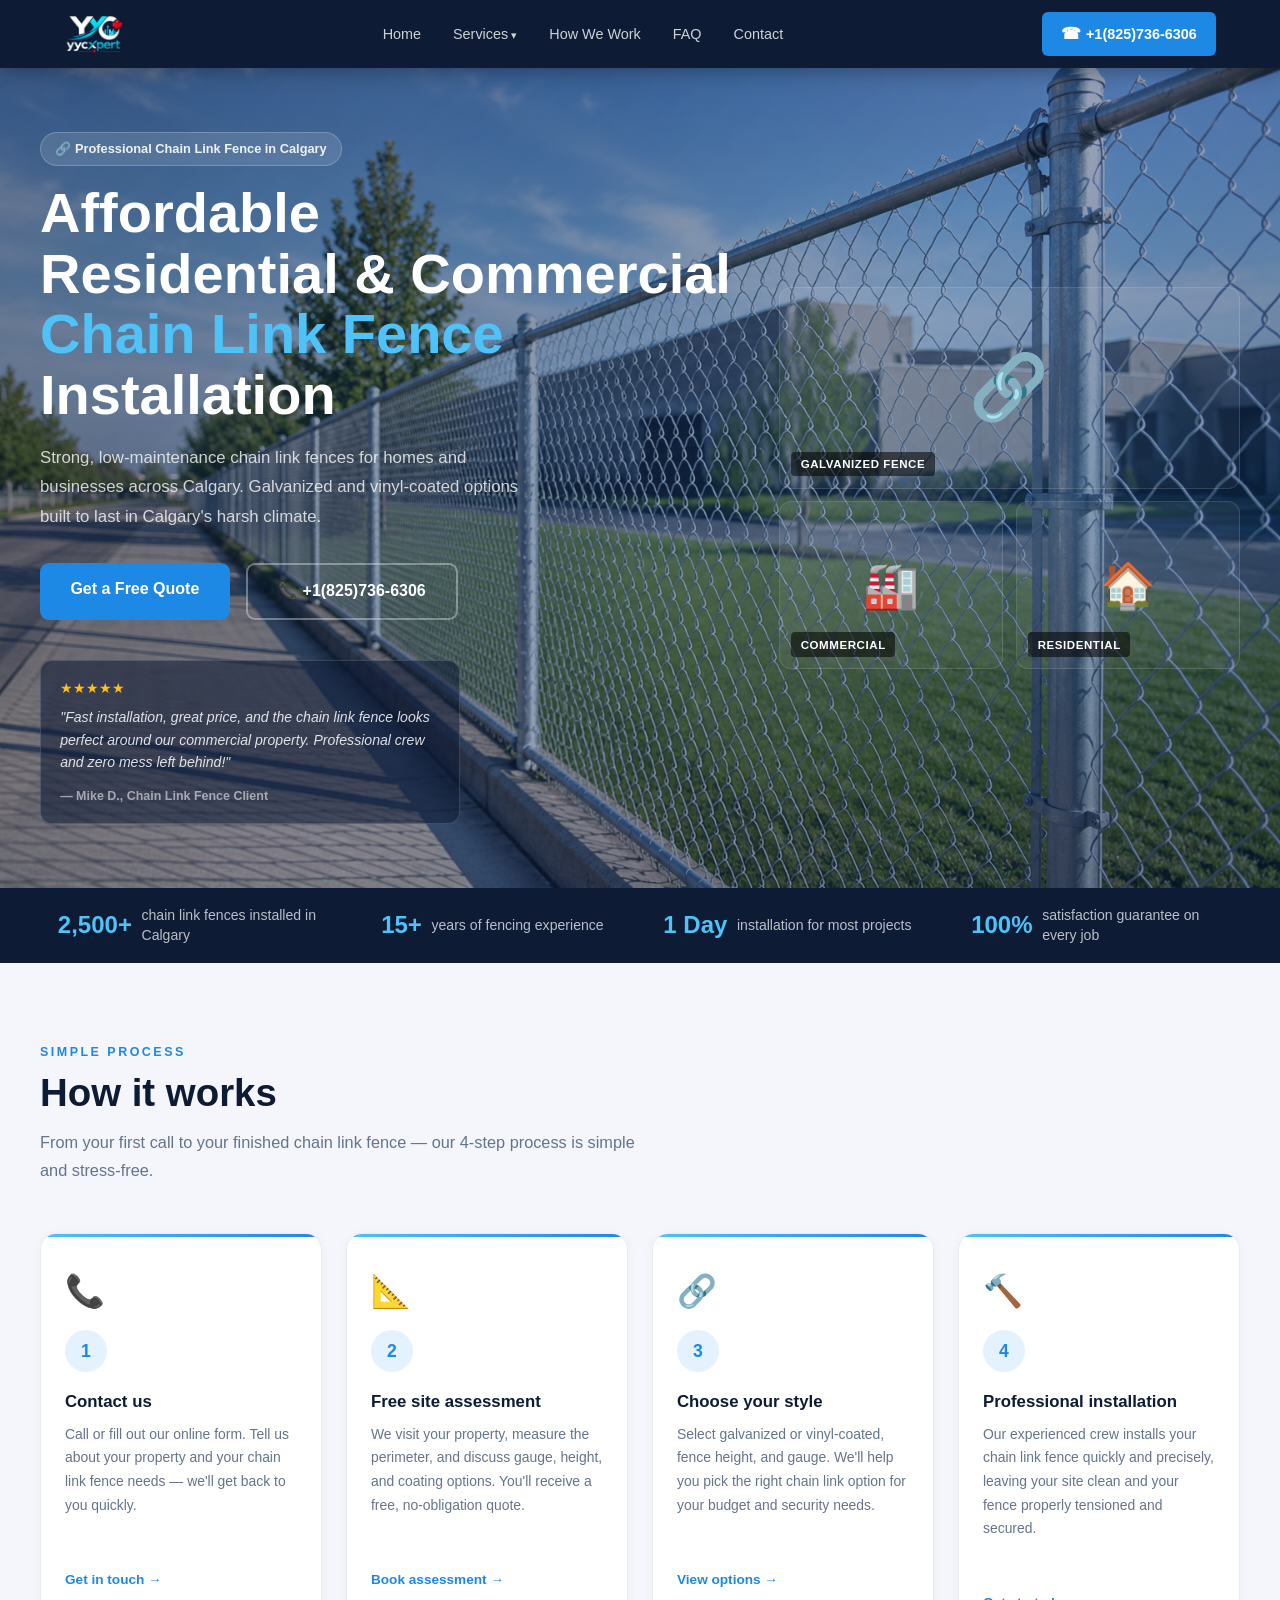
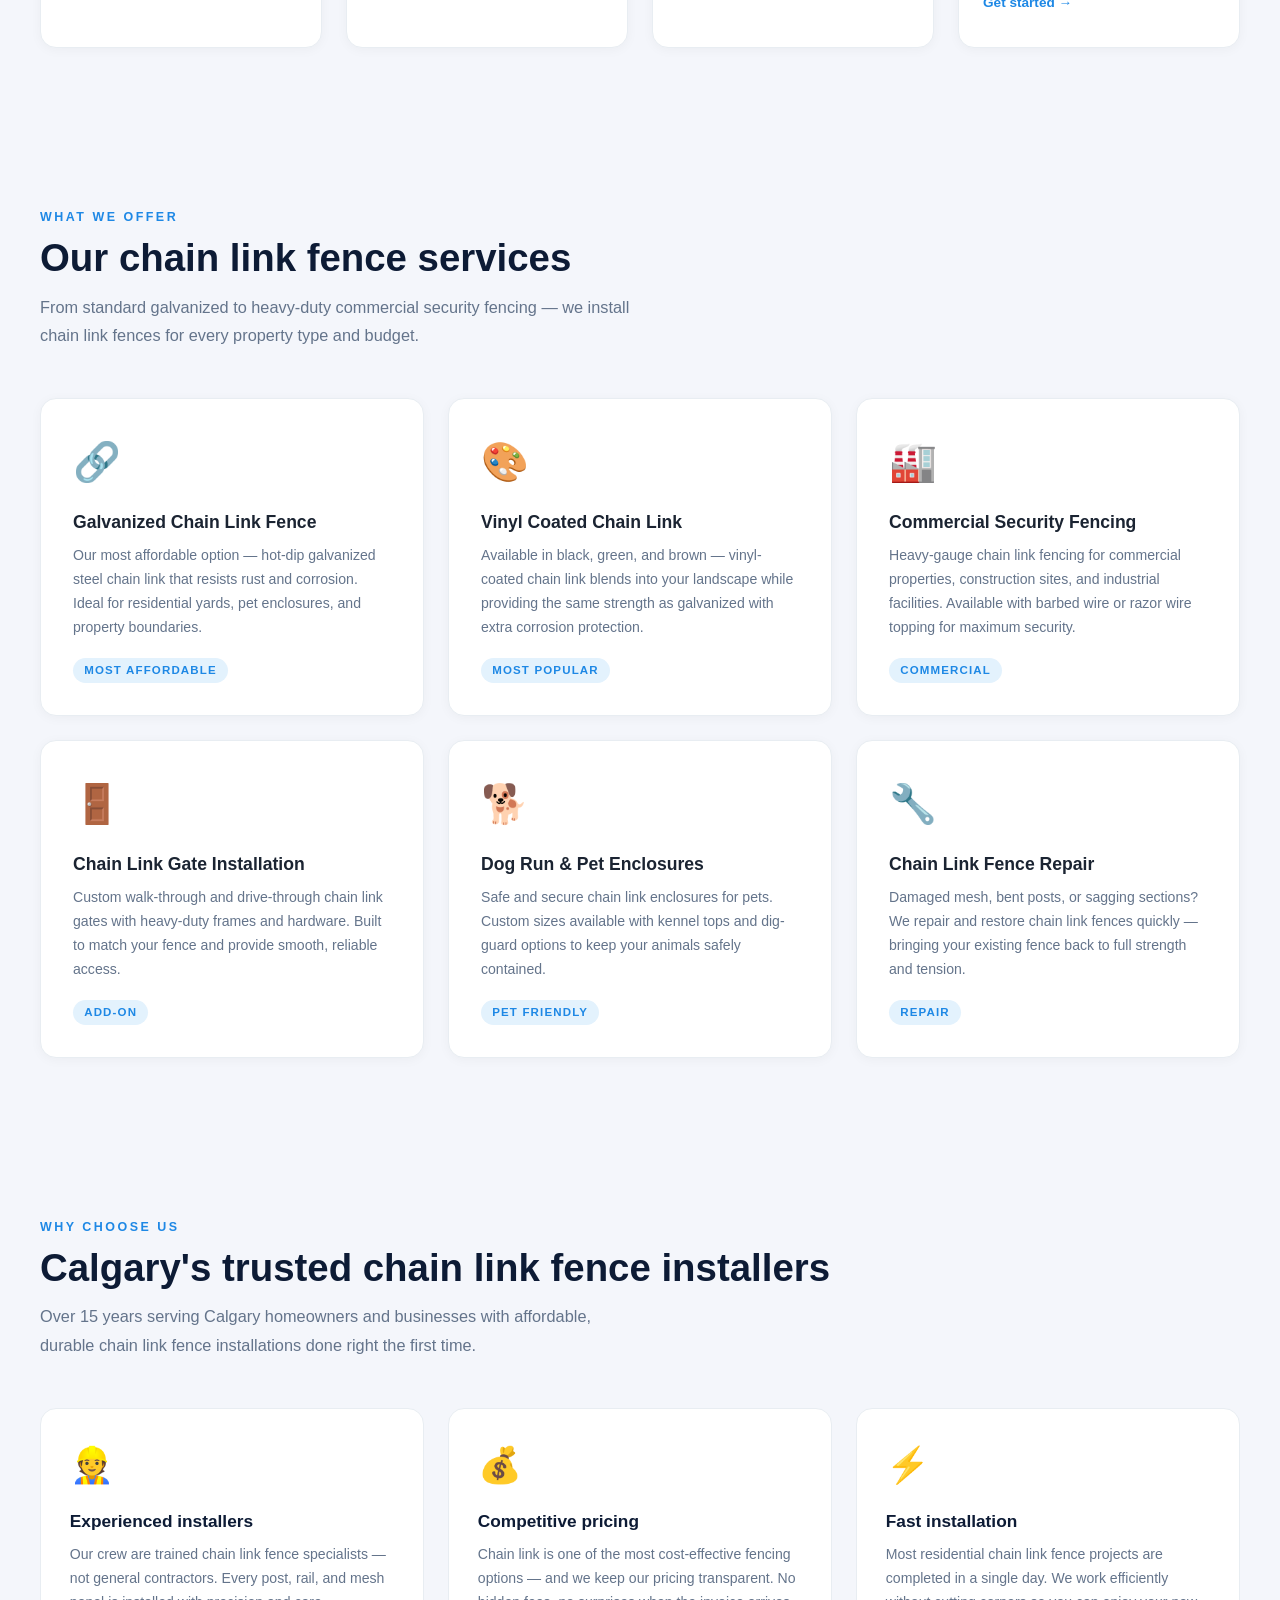
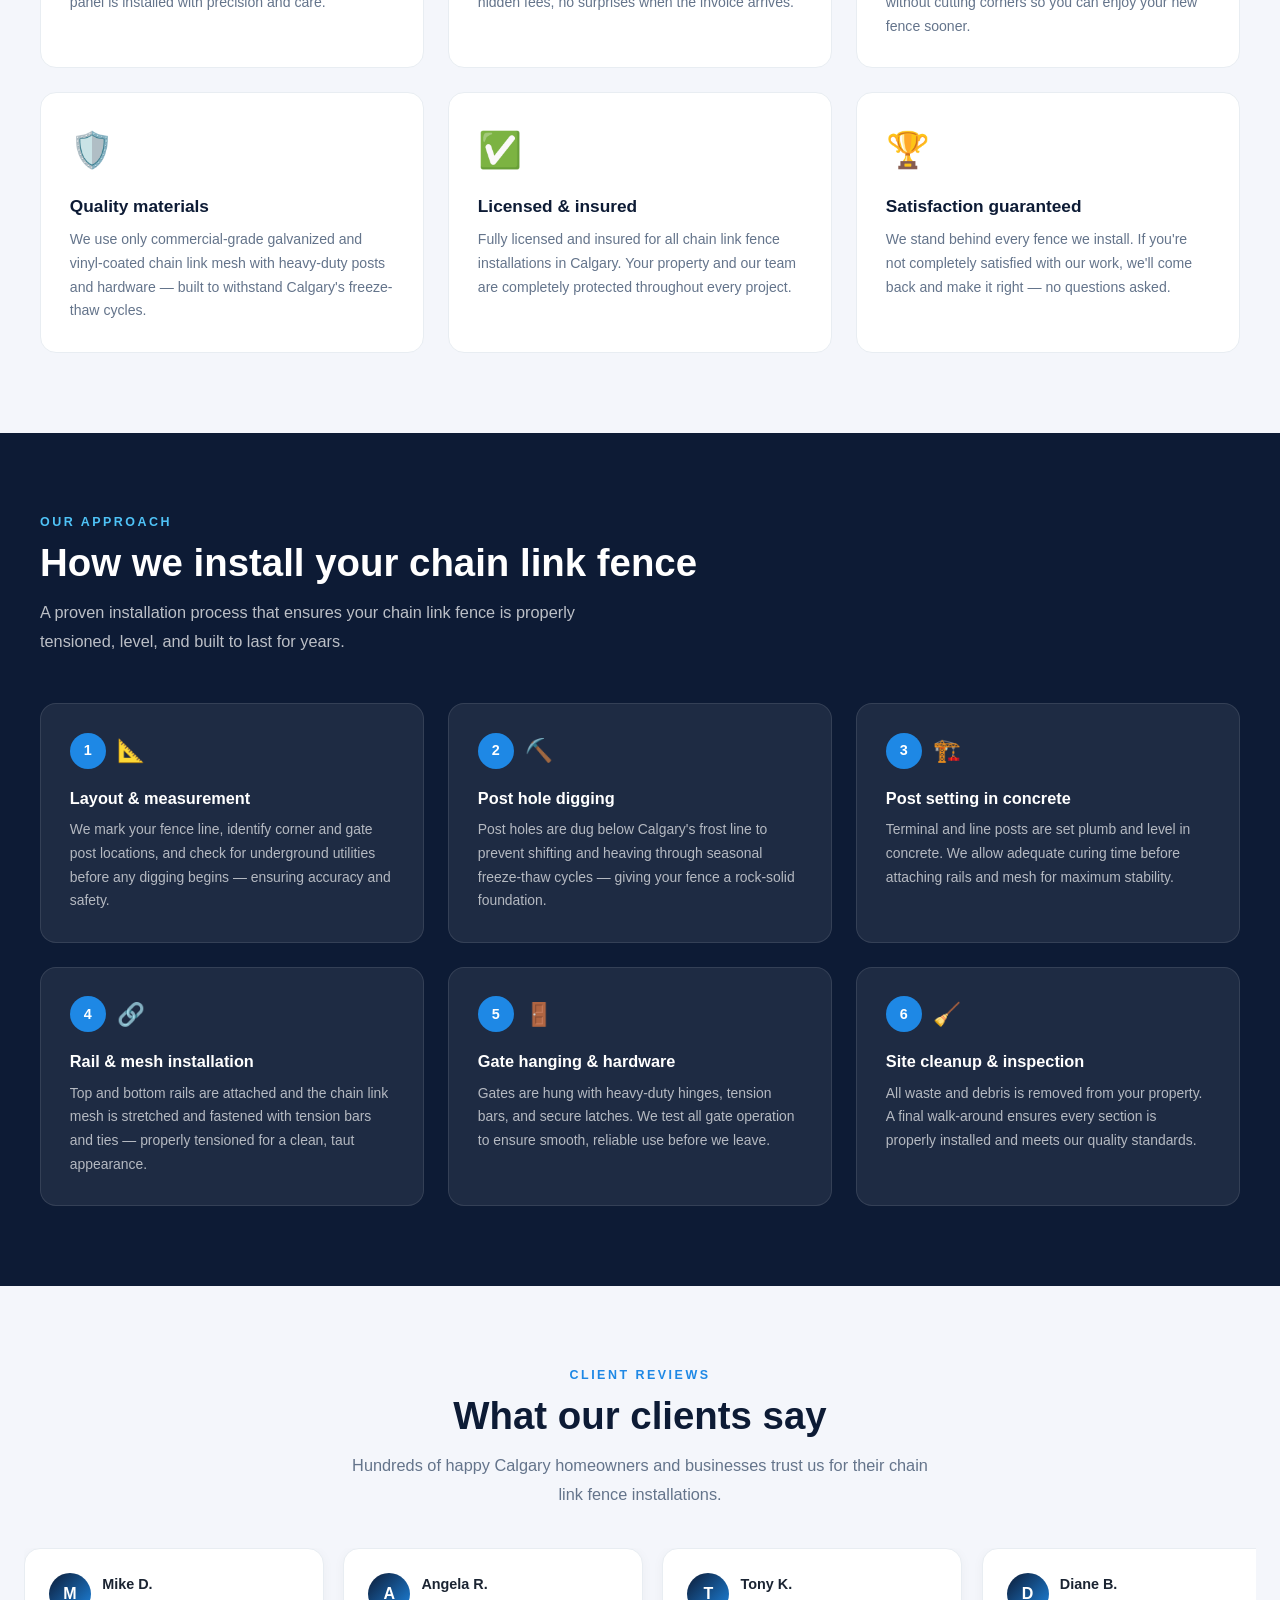
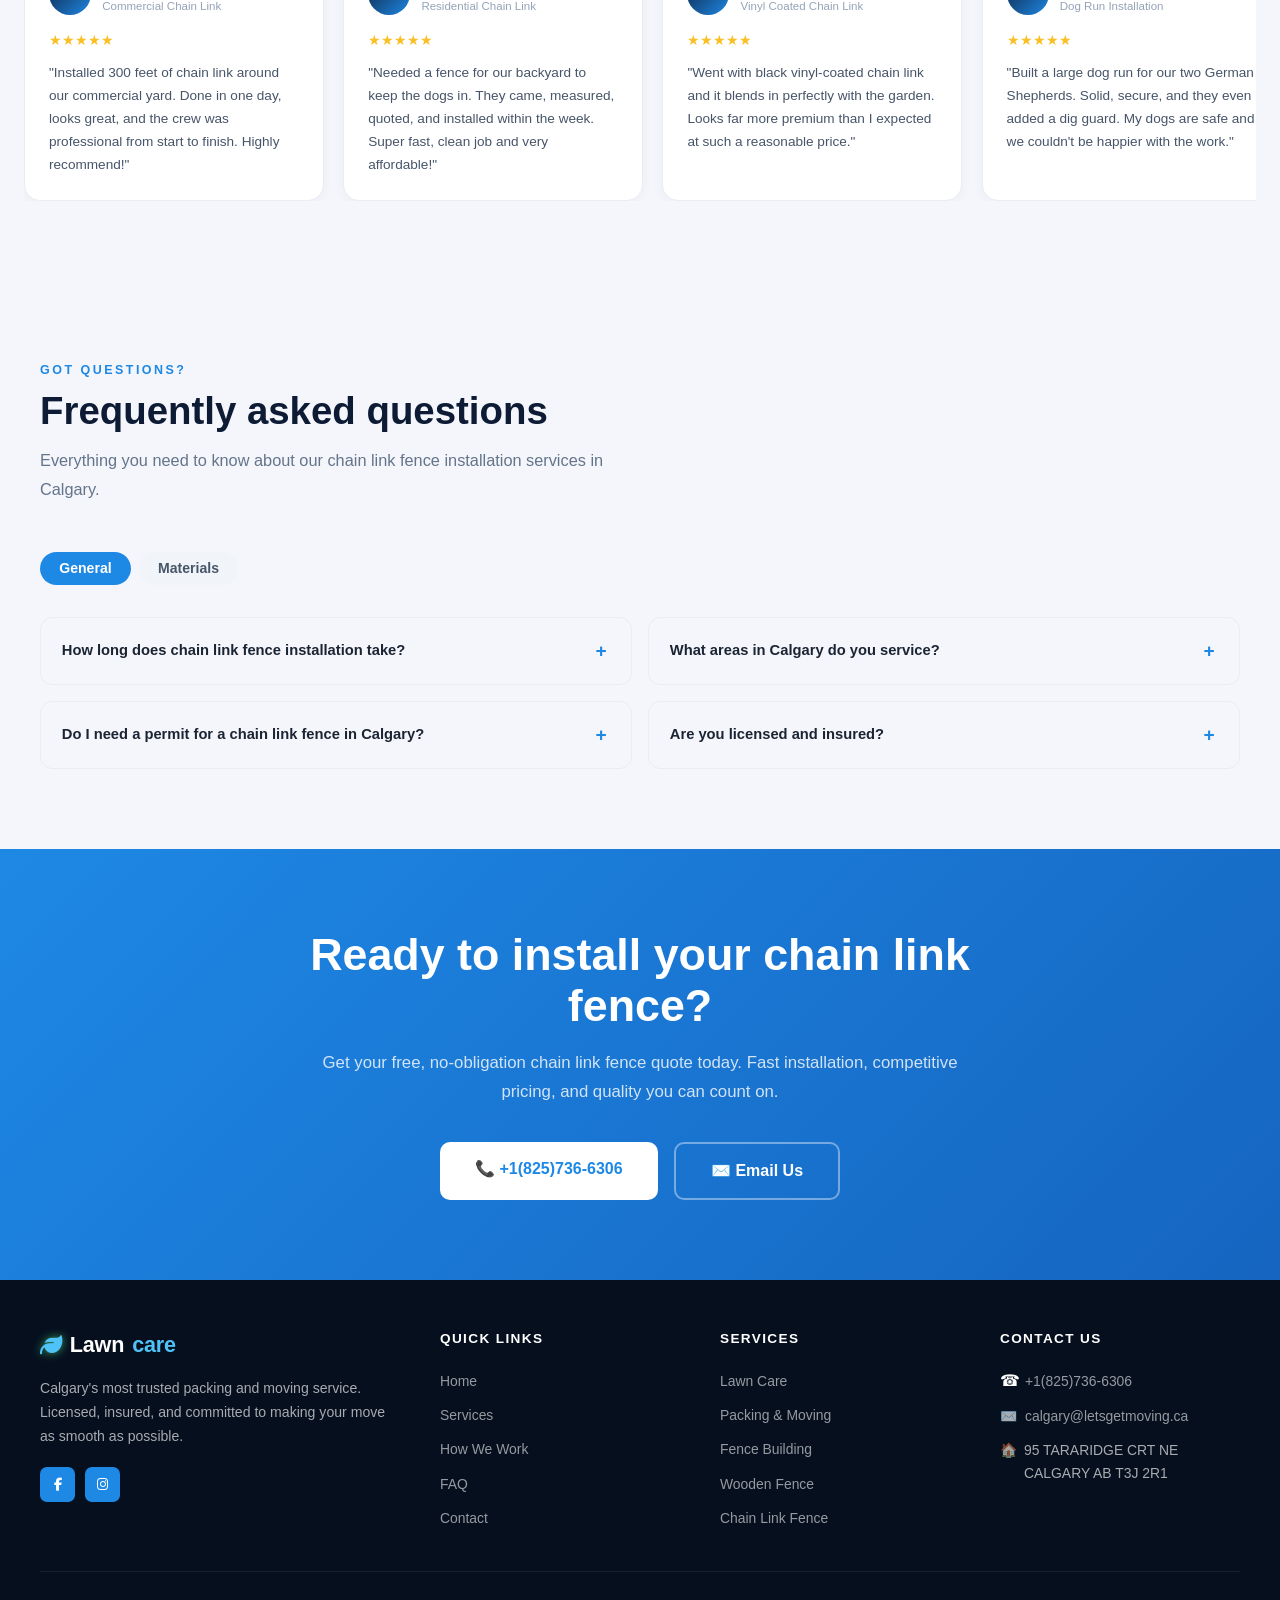
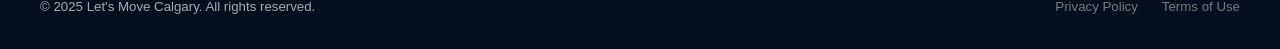
==== commit ca8e82a6: "Extract shared header and footer into component files - Create components/header.html and components" ====
--- a/chain-link-fence.html
+++ b/chain-link-fence.html
@@ -27,7 +27,11 @@
     .mv-nav-phone { background: #1e88e5; color: white; padding: 0.55rem 1.2rem; border-radius: 6px; font-weight: 700; text-decoration: none; font-size: 0.9rem; white-space: nowrap; transition: background 0.2s, transform 0.2s; }
     .mv-nav-phone:hover { background: #1565c0; transform: translateY(-1px); }
     .mv-mobile-toggle { display: none; flex-direction: column; gap: 5px; background: none; border: none; cursor: pointer; padding: 6px; }
-    .mv-mobile-toggle span { display: block; width: 24px; height: 2px; background: white; border-radius: 2px; transition: transform 0.25s; }
+    .mv-mobile-toggle span { display: block; width: 24px; height: 2px; background: white; border-radius: 2px; transition: transform 0.25s, opacity 0.25s; }
+    .mv-call-link { display: none; }
+    .mv-mobile-toggle.open span:nth-child(1) { transform: translateY(7px) rotate(45deg); }
+    .mv-mobile-toggle.open span:nth-child(2) { opacity: 0; transform: scaleX(0); }
+    .mv-mobile-toggle.open span:nth-child(3) { transform: translateY(-7px) rotate(-45deg); }
     .mv-nav-links .dropdown { position: relative; }
     .mv-nav-links .dropdown > a::after { content: ' ▾'; font-size: 0.7rem; }
     .mv-dropdown-menu { display: none; position: absolute; top: 100%; left: 0; background: #0d1b35; border: 1px solid rgba(255,255,255,0.1); border-radius: 8px; min-width: 180px; z-index: 200; box-shadow: 0 8px 24px rgba(0,0,0,0.3); padding: 0.4rem 0; list-style: none; }
@@ -41,7 +45,7 @@
 
     /* HERO */
     .lc-hero {
-      background: linear-gradient(135deg, rgba(13,27,53,0.55) 0%, rgba(26,47,90,0.45) 55%, rgba(10,32,64,0.60) 100%), url('chain-link-fence.png') center/cover no-repeat;
+      background: linear-gradient(135deg, rgba(13,27,53,0.55) 0%, rgba(26,47,90,0.45) 55%, rgba(10,32,64,0.60) 100%), url('assets/images/hero/chain-link-fence.png') center/cover no-repeat;
       min-height: 560px; display: flex; align-items: center; position: relative; overflow: hidden; padding: 4rem 1.5rem;
     }
     .lc-hero::after { content: ''; position: absolute; inset: 0; background: radial-gradient(ellipse at 80% 50%, rgba(30,136,229,0.12) 0%, transparent 60%); pointer-events: none; }
@@ -210,6 +214,12 @@
       .mv-mobile-toggle { display: flex; }
       .mv-nav-links.open { display: flex; flex-direction: column; position: fixed; top: 68px; left: 0; right: 0; background: #0d1b35; padding: 1rem 1.5rem 1.5rem; z-index: 99; border-top: 1px solid rgba(255,255,255,0.07); }
       .mv-nav-links.open li { padding: 0.2rem 0; }
+      .mv-nav-phone { display: none; }
+      .mv-nav-links.open .mv-dropdown-menu { position: static; box-shadow: none; border: none; border-left: 2px solid rgba(255,255,255,0.15); border-radius: 0; background: transparent; min-width: 0; padding: 0 0 0.3rem 0.8rem; }
+      .mv-nav-links.open .dropdown.mob-open .mv-dropdown-menu { display: block; }
+      .mv-nav-links.open .mv-subdropdown-menu { position: static; box-shadow: none; border: none; border-left: 2px solid rgba(255,255,255,0.15); border-radius: 0; background: transparent; min-width: 0; padding: 0 0 0.3rem 0.8rem; }
+      .mv-nav-links.open .subdropdown.mob-open .mv-subdropdown-menu { display: block; }
+      .mv-call-link { display: block; background: #1e88e5; color: #fff !important; text-align: center; padding: 0.75rem !important; border-radius: 8px; font-weight: 700 !important; margin-top: 0.5rem; text-decoration: none; }
       .lc-how-grid, .lc-services-grid, .lc-why-grid, .lc-proc-grid { grid-template-columns: 1fr; }
       .lc-faq-panel.active { grid-template-columns: 1fr; }
       .mv-footer-grid { grid-template-columns: 1fr; }
@@ -220,35 +230,7 @@
 <body>
 
 <!-- ═══ HEADER ═══ -->
-<header class="mv-header">
-  <nav class="mv-nav">
-    <a class="mv-logo" href="index.html"><span class="mv-logo-icon"><i class="fa-solid fa-leaf"></i></span>Lawn<span>care</span></a>
-    <ul class="mv-nav-links" id="mvNavLinks">
-      <li><a href="index.html">Home</a></li>
-      <li class="dropdown">
-        <a href="index.html#services">Services</a>
-        <ul class="mv-dropdown-menu">
-          <li><a href="lawn-care.html">Lawn Care</a></li>
-          <li><a href="packing-moving.html">Packing &amp; Moving</a></li>
-          <li class="subdropdown">
-            <a href="fence-building.html">Fence Building</a>
-            <ul class="mv-subdropdown-menu">
-              <li><a href="wooden-fence.html">Wooden Fence</a></li>
-              <li><a href="chain-link-fence.html">Chain Link Fence</a></li>
-            </ul>
-          </li>
-        </ul>
-      </li>
-      <li><a href="index.html#how-it-works">How We Work</a></li>
-      <li><a href="index.html#faq">FAQ</a></li>
-      <li><a href="index.html#contact">Contact</a></li>
-    </ul>
-    <a class="mv-nav-phone" href="tel:18257366306"><span style="color:#ffffff;margin-right:5px;font-size:1rem;">☎</span>+1(825)736-6306</a>
-    <button class="mv-mobile-toggle" id="mvToggle" aria-label="Toggle menu">
-      <span></span><span></span><span></span>
-    </button>
-  </nav>
-</header>
+<div id="site-header"></div>
 
 <!-- HERO -->
 <section class="lc-hero">
@@ -561,58 +543,9 @@
 </section>
 
 <!-- ═══ FOOTER ═══ -->
-<footer class="mv-footer">
-  <div class="mv-footer-in">
-    <div class="mv-footer-grid">
-      <div class="mv-footer-brand">
-        <a class="mv-logo" href="index.html"><span class="mv-logo-icon"><i class="fa-solid fa-leaf"></i></span>Lawn<span>care</span></a>
-        <p>Calgary's most trusted packing and moving service. Licensed, insured, and committed to making your move as smooth as possible.</p>
-        <div class="mv-social">
-          <a href="#" aria-label="Facebook"><i class="fa-brands fa-facebook-f"></i></a>
-          <a href="#" aria-label="Instagram"><i class="fa-brands fa-instagram"></i></a>
-        </div>
-      </div>
-      <div class="mv-fc">
-        <h4>Quick Links</h4>
-        <ul>
-          <li><a href="index.html">Home</a></li>
-          <li><a href="index.html#services">Services</a></li>
-          <li><a href="index.html#how-it-works">How We Work</a></li>
-          <li><a href="index.html#faq">FAQ</a></li>
-          <li><a href="index.html#contact">Contact</a></li>
-        </ul>
-      </div>
-      <div class="mv-fc">
-        <h4>Services</h4>
-        <ul>
-          <li><a href="lawn-care.html">Lawn Care</a></li>
-          <li><a href="packing-moving.html">Packing &amp; Moving</a></li>
-          <li><a href="fence-building.html">Fence Building</a></li>
-          <li><a href="wooden-fence.html">Wooden Fence</a></li>
-          <li><a href="chain-link-fence.html">Chain Link Fence</a></li>
-        </ul>
-      </div>
-      <div class="mv-fc">
-        <h4>Contact Us</h4>
-        <div class="mv-ci"><a href="tel:18257366306"><span style="color:#ffffff;margin-right:5px;font-size:1rem;">☎</span>+1(825)736-6306</a></div>
-        <div class="mv-ci"><span class="ci">✉️</span><a href="mailto:calgary@letsgetmoving.ca">calgary@letsgetmoving.ca</a></div>
-        <div class="mv-ci"><span class="ci">🏠</span><span>95 TARARIDGE CRT NE CALGARY AB T3J 2R1</span></div>
-      </div>
-    </div>
-    <div class="mv-footer-bot">
-      <p>© 2025 Let's Move Calgary. All rights reserved.</p>
-      <div class="mv-footer-bot-links">
-        <a href="privacy.html">Privacy Policy</a>
-        <a href="terms.html">Terms of Use</a>
-      </div>
-    </div>
-  </div>
-</footer>
+<div id="site-footer"></div>
 
 <script>
-  const mvToggle = document.getElementById('mvToggle');
-  const mvNav = document.getElementById('mvNavLinks');
-  if (mvToggle) mvToggle.addEventListener('click', () => mvNav.classList.toggle('open'));
 
   const io = new IntersectionObserver(es => {
     es.forEach(e => { if (e.isIntersecting) e.target.classList.add('vis'); });
@@ -631,5 +564,6 @@
 </script>
 
 <script src="//code.tidio.co/pbj18ed9woaajv4pjnjnasotkuph0y5t.js" async></script>
+<script src="components/loader.js"></script>
 </body>
 </html>
